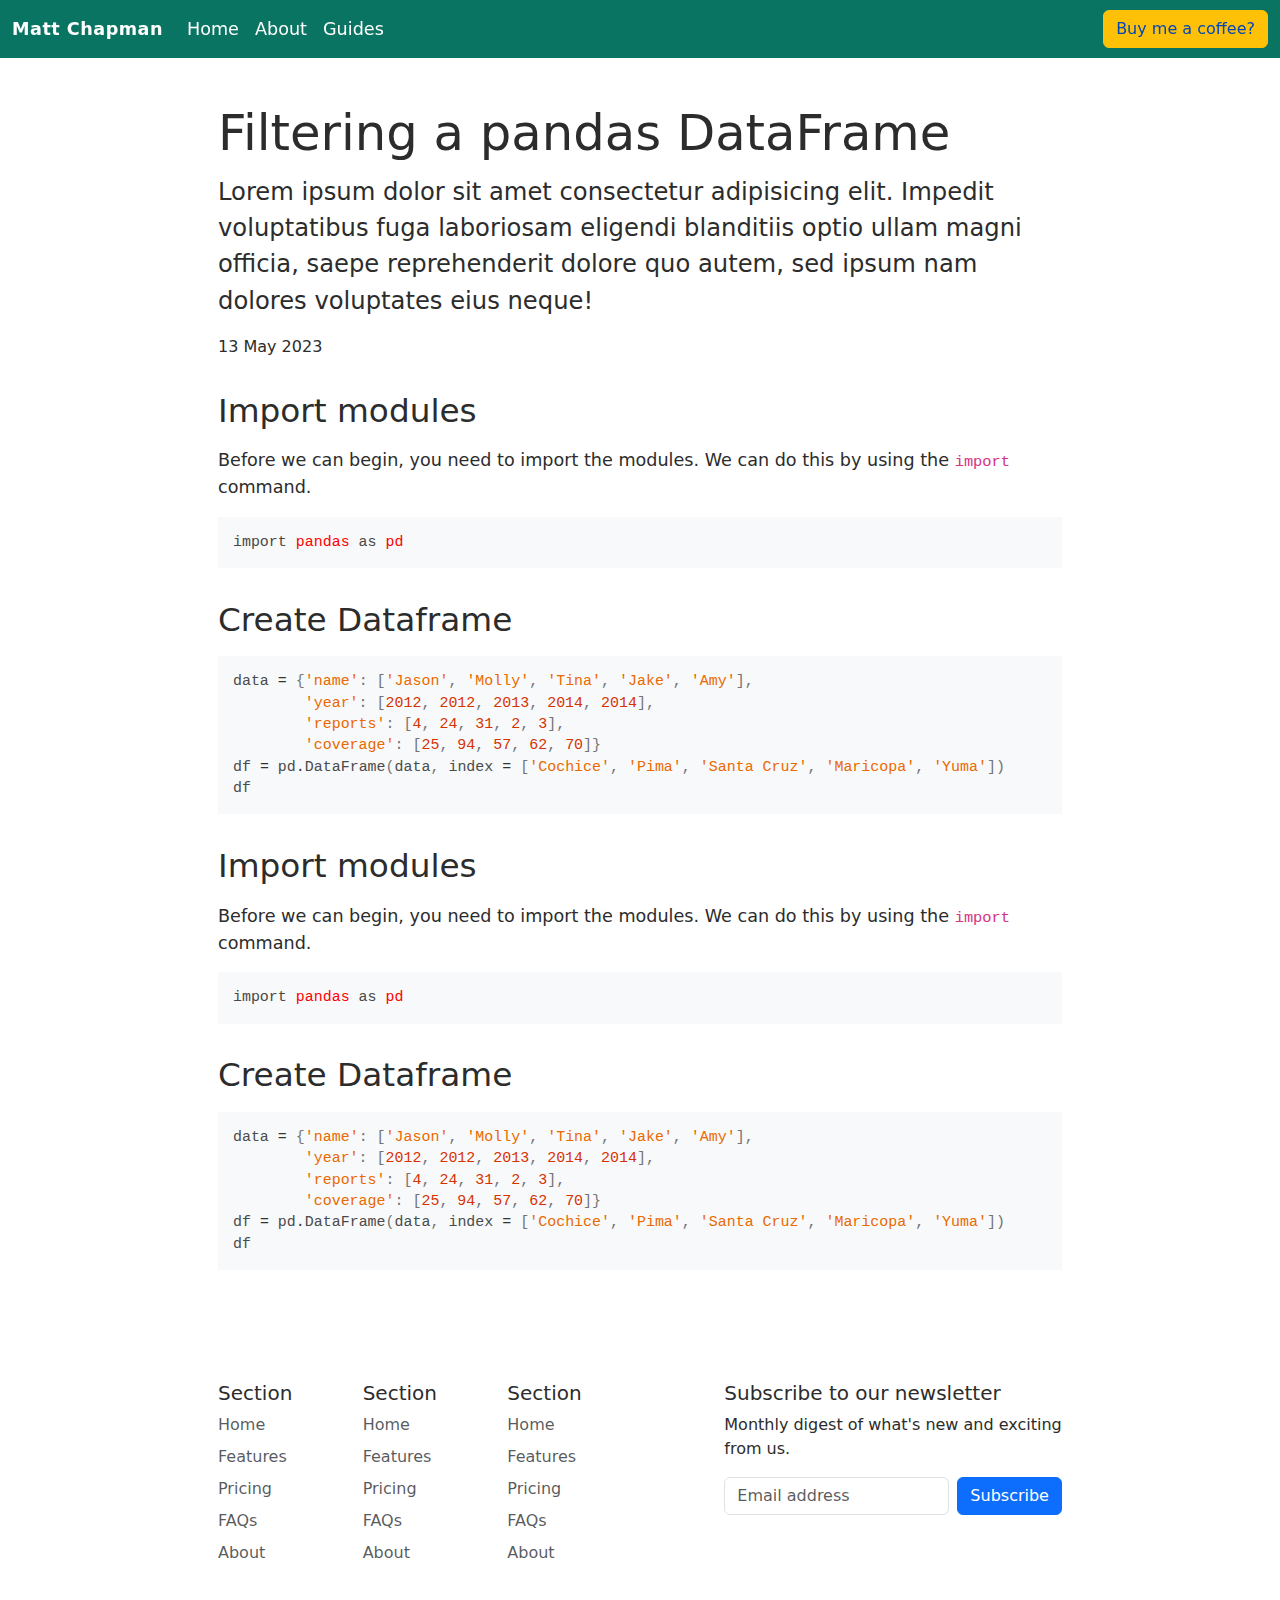
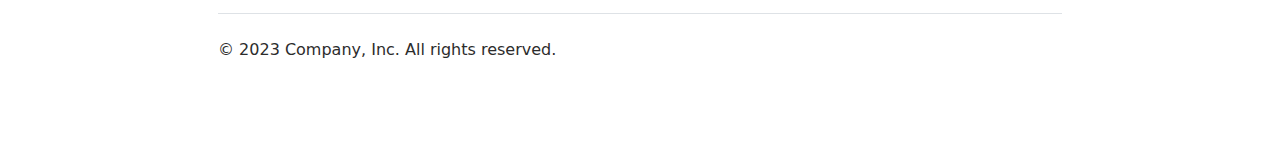
==== guide1.html @ fd8c1bbf "Update and rename index.html to guide1.html" ====
<!DOCTYPE html>
<html>
<head>
    <title>Matt Chapman</title>
    <meta charset="utf-8" />
    <meta name="viewport" content="width=device-width, initial-scale=1">
    <link href="https://cdn.jsdelivr.net/npm/bootstrap@5.3.0-alpha3/dist/css/bootstrap.min.css" rel="stylesheet">
    <link href="syntax.css" rel="stylesheet">
    <link href="custom.css" rel="stylesheet"> 
</head>
<body>

    <nav class="navbar navbar-expand-md navbar-dark fixed-top" style="background-color: rgba(0,111,92, .97)">
        <div class="container-fluid">
            <a href="#" class="navbar-brand">Matt Chapman</a>
            <button class="navbar-toggler" data-bs-toggle="collapse" data-bs-target="#nav" aria-controls="nav" aria-label="Expand Navigation">
                <div class="navbar-toggler-icon"></div>
            </button>
            <div class="collapse navbar-collapse" id="nav">
                <ul class="navbar-nav">
                    <li class="nav-item">
                        <a href="index.html" class="nav-link active" aria-current="page">Home</a>
                    </li>
                    <li class="nav-item">
                        <a href="#" class="nav-link">About</a>
                    </li>
                    <li class="nav-item">
                        <a href="#" class="nav-link">Guides</a>
                    </li>
                </ul>
            </div>
            <button type="button" class="btn btn-warning">
                <a href="#" class="external text-decoration-none">Buy me a coffee?</a>
                <!-- <svg xmlns="http://www.w3.org/2000/svg" width="20" height="20" fill="currentColor" class="bi bi-cup-hot-fill" viewBox="0 0 16 16">
                    <path fill-rule="evenodd" d="M.5 6a.5.5 0 0 0-.488.608l1.652 7.434A2.5 2.5 0 0 0 4.104 16h5.792a2.5 2.5 0 0 0 2.44-1.958l.131-.59a3 3 0 0 0 1.3-5.854l.221-.99A.5.5 0 0 0 13.5 6H.5ZM13 12.5a2.01 2.01 0 0 1-.316-.025l.867-3.898A2.001 2.001 0 0 1 13 12.5Z"/>
                    <path d="m4.4.8-.003.004-.014.019a4.167 4.167 0 0 0-.204.31 2.327 2.327 0 0 0-.141.267c-.026.06-.034.092-.037.103v.004a.593.593 0 0 0 .091.248c.075.133.178.272.308.445l.01.012c.118.158.26.347.37.543.112.2.22.455.22.745 0 .188-.065.368-.119.494a3.31 3.31 0 0 1-.202.388 5.444 5.444 0 0 1-.253.382l-.018.025-.005.008-.002.002A.5.5 0 0 1 3.6 4.2l.003-.004.014-.019a4.149 4.149 0 0 0 .204-.31 2.06 2.06 0 0 0 .141-.267c.026-.06.034-.092.037-.103a.593.593 0 0 0-.09-.252A4.334 4.334 0 0 0 3.6 2.8l-.01-.012a5.099 5.099 0 0 1-.37-.543A1.53 1.53 0 0 1 3 1.5c0-.188.065-.368.119-.494.059-.138.134-.274.202-.388a5.446 5.446 0 0 1 .253-.382l.025-.035A.5.5 0 0 1 4.4.8Zm3 0-.003.004-.014.019a4.167 4.167 0 0 0-.204.31 2.327 2.327 0 0 0-.141.267c-.026.06-.034.092-.037.103v.004a.593.593 0 0 0 .091.248c.075.133.178.272.308.445l.01.012c.118.158.26.347.37.543.112.2.22.455.22.745 0 .188-.065.368-.119.494a3.31 3.31 0 0 1-.202.388 5.444 5.444 0 0 1-.253.382l-.018.025-.005.008-.002.002A.5.5 0 0 1 6.6 4.2l.003-.004.014-.019a4.149 4.149 0 0 0 .204-.31 2.06 2.06 0 0 0 .141-.267c.026-.06.034-.092.037-.103a.593.593 0 0 0-.09-.252A4.334 4.334 0 0 0 6.6 2.8l-.01-.012a5.099 5.099 0 0 1-.37-.543A1.53 1.53 0 0 1 6 1.5c0-.188.065-.368.119-.494.059-.138.134-.274.202-.388a5.446 5.446 0 0 1 .253-.382l.025-.035A.5.5 0 0 1 7.4.8Zm3 0-.003.004-.014.019a4.077 4.077 0 0 0-.204.31 2.337 2.337 0 0 0-.141.267c-.026.06-.034.092-.037.103v.004a.593.593 0 0 0 .091.248c.075.133.178.272.308.445l.01.012c.118.158.26.347.37.543.112.2.22.455.22.745 0 .188-.065.368-.119.494a3.198 3.198 0 0 1-.202.388 5.385 5.385 0 0 1-.252.382l-.019.025-.005.008-.002.002A.5.5 0 0 1 9.6 4.2l.003-.004.014-.019a4.149 4.149 0 0 0 .204-.31 2.06 2.06 0 0 0 .141-.267c.026-.06.034-.092.037-.103a.593.593 0 0 0-.09-.252A4.334 4.334 0 0 0 9.6 2.8l-.01-.012a5.099 5.099 0 0 1-.37-.543A1.53 1.53 0 0 1 9 1.5c0-.188.065-.368.119-.494.059-.138.134-.274.202-.388a5.446 5.446 0 0 1 .253-.382l.025-.035A.5.5 0 0 1 10.4.8Z"/>
                  </svg> -->
            </button>
        </div>
    </nav>

    <div class="container px-5 mt-4">
        <div class="row">
            <div class="col-sm-12">
                <article>
                    <div class="technical_note">
                        <header>
                            <!-- <h1 class="technical_note_title">Filter pandas Dataframes</h1> -->
                            <h1 class="bd-title mb-0">Filtering a pandas DataFrame</h1>
                            <p class="bd-lead">Lorem ipsum dolor sit amet consectetur adipisicing elit. Impedit voluptatibus fuga laboriosam eligendi blanditiis optio ullam magni officia, saepe reprehenderit dolore quo autem, sed ipsum nam dolores voluptates eius neque!</p>
                            <div class="technical_note_date">
                                <time datetime=" 2017-12-20T11:53:49-07:00 "> 13 May 2023</time>
                            </div>
                        </header>
                        <div class="content">
                            <h2 id="import-modules">Import modules</h2>
                            <p>Before we can begin, you need to import the modules. We can do this by using the <code>import</code> command.</p>
<div class="highlight"><pre tabindex="0" class="chroma"><code class="language-python" data-lang="python"><span class="kn">import</span> <span class="nn">pandas</span> <span class="k">as</span> <span class="nn">pd</span>
</code></pre></div><h2 id="create-dataframe">Create Dataframe</h2>
<div class="highlight">
    <pre tabindex="0" class="chroma"><code class="language-python" data-lang="python"><span class="n">data</span> <span class="o">=</span> <span class="p">{</span><span class="s1">&#39;name&#39;</span><span class="p">:</span> <span class="p">[</span><span class="s1">&#39;Jason&#39;</span><span class="p">,</span> <span class="s1">&#39;Molly&#39;</span><span class="p">,</span> <span class="s1">&#39;Tina&#39;</span><span class="p">,</span> <span class="s1">&#39;Jake&#39;</span><span class="p">,</span> <span class="s1">&#39;Amy&#39;</span><span class="p">],</span> 
        <span class="s1">&#39;year&#39;</span><span class="p">:</span> <span class="p">[</span><span class="mi">2012</span><span class="p">,</span> <span class="mi">2012</span><span class="p">,</span> <span class="mi">2013</span><span class="p">,</span> <span class="mi">2014</span><span class="p">,</span> <span class="mi">2014</span><span class="p">],</span> 
        <span class="s1">&#39;reports&#39;</span><span class="p">:</span> <span class="p">[</span><span class="mi">4</span><span class="p">,</span> <span class="mi">24</span><span class="p">,</span> <span class="mi">31</span><span class="p">,</span> <span class="mi">2</span><span class="p">,</span> <span class="mi">3</span><span class="p">],</span>
        <span class="s1">&#39;coverage&#39;</span><span class="p">:</span> <span class="p">[</span><span class="mi">25</span><span class="p">,</span> <span class="mi">94</span><span class="p">,</span> <span class="mi">57</span><span class="p">,</span> <span class="mi">62</span><span class="p">,</span> <span class="mi">70</span><span class="p">]}</span>
<span class="n">df</span> <span class="o">=</span> <span class="n">pd</span><span class="o">.</span><span class="n">DataFrame</span><span class="p">(</span><span class="n">data</span><span class="p">,</span> <span class="n">index</span> <span class="o">=</span> <span class="p">[</span><span class="s1">&#39;Cochice&#39;</span><span class="p">,</span> <span class="s1">&#39;Pima&#39;</span><span class="p">,</span> <span class="s1">&#39;Santa Cruz&#39;</span><span class="p">,</span> <span class="s1">&#39;Maricopa&#39;</span><span class="p">,</span> <span class="s1">&#39;Yuma&#39;</span><span class="p">])</span>
<span class="n">df</span>
</code></pre></div><div></div>
                            <h2 id="import-modules">Import modules</h2>
                            <p>Before we can begin, you need to import the modules. We can do this by using the <code>import</code> command.</p>
<div class="highlight"><pre tabindex="0" class="chroma"><code class="language-python" data-lang="python"><span class="kn">import</span> <span class="nn">pandas</span> <span class="k">as</span> <span class="nn">pd</span>
</code></pre></div><h2 id="create-dataframe">Create Dataframe</h2>
<div class="highlight">
    <pre tabindex="0" class="chroma"><code class="language-python" data-lang="python"><span class="n">data</span> <span class="o">=</span> <span class="p">{</span><span class="s1">&#39;name&#39;</span><span class="p">:</span> <span class="p">[</span><span class="s1">&#39;Jason&#39;</span><span class="p">,</span> <span class="s1">&#39;Molly&#39;</span><span class="p">,</span> <span class="s1">&#39;Tina&#39;</span><span class="p">,</span> <span class="s1">&#39;Jake&#39;</span><span class="p">,</span> <span class="s1">&#39;Amy&#39;</span><span class="p">],</span> 
        <span class="s1">&#39;year&#39;</span><span class="p">:</span> <span class="p">[</span><span class="mi">2012</span><span class="p">,</span> <span class="mi">2012</span><span class="p">,</span> <span class="mi">2013</span><span class="p">,</span> <span class="mi">2014</span><span class="p">,</span> <span class="mi">2014</span><span class="p">],</span> 
        <span class="s1">&#39;reports&#39;</span><span class="p">:</span> <span class="p">[</span><span class="mi">4</span><span class="p">,</span> <span class="mi">24</span><span class="p">,</span> <span class="mi">31</span><span class="p">,</span> <span class="mi">2</span><span class="p">,</span> <span class="mi">3</span><span class="p">],</span>
        <span class="s1">&#39;coverage&#39;</span><span class="p">:</span> <span class="p">[</span><span class="mi">25</span><span class="p">,</span> <span class="mi">94</span><span class="p">,</span> <span class="mi">57</span><span class="p">,</span> <span class="mi">62</span><span class="p">,</span> <span class="mi">70</span><span class="p">]}</span>
<span class="n">df</span> <span class="o">=</span> <span class="n">pd</span><span class="o">.</span><span class="n">DataFrame</span><span class="p">(</span><span class="n">data</span><span class="p">,</span> <span class="n">index</span> <span class="o">=</span> <span class="p">[</span><span class="s1">&#39;Cochice&#39;</span><span class="p">,</span> <span class="s1">&#39;Pima&#39;</span><span class="p">,</span> <span class="s1">&#39;Santa Cruz&#39;</span><span class="p">,</span> <span class="s1">&#39;Maricopa&#39;</span><span class="p">,</span> <span class="s1">&#39;Yuma&#39;</span><span class="p">])</span>
<span class="n">df</span>
</code></pre></div><div></div>
                        </div>
                    </div>
                </article>
            </div>
        </div>
    </div>

    <div class="container px-5 mt-4">
        <footer>
          <div class="row">
            <div class="col-6 col-md-2 mb-3">
              <h5>Section</h5>
              <ul class="nav flex-column">
                <li class="nav-item mb-2"><a href="#" class="nav-link p-0 text-body-secondary">Home</a></li>
                <li class="nav-item mb-2"><a href="#" class="nav-link p-0 text-body-secondary">Features</a></li>
                <li class="nav-item mb-2"><a href="#" class="nav-link p-0 text-body-secondary">Pricing</a></li>
                <li class="nav-item mb-2"><a href="#" class="nav-link p-0 text-body-secondary">FAQs</a></li>
                <li class="nav-item mb-2"><a href="#" class="nav-link p-0 text-body-secondary">About</a></li>
              </ul>
            </div>
      
            <div class="col-6 col-md-2 mb-3">
              <h5>Section</h5>
              <ul class="nav flex-column">
                <li class="nav-item mb-2"><a href="#" class="nav-link p-0 text-body-secondary">Home</a></li>
                <li class="nav-item mb-2"><a href="#" class="nav-link p-0 text-body-secondary">Features</a></li>
                <li class="nav-item mb-2"><a href="#" class="nav-link p-0 text-body-secondary">Pricing</a></li>
                <li class="nav-item mb-2"><a href="#" class="nav-link p-0 text-body-secondary">FAQs</a></li>
                <li class="nav-item mb-2"><a href="#" class="nav-link p-0 text-body-secondary">About</a></li>
              </ul>
            </div>
      
            <div class="col-6 col-md-2 mb-3">
              <h5>Section</h5>
              <ul class="nav flex-column">
                <li class="nav-item mb-2"><a href="#" class="nav-link p-0 text-body-secondary">Home</a></li>
                <li class="nav-item mb-2"><a href="#" class="nav-link p-0 text-body-secondary">Features</a></li>
                <li class="nav-item mb-2"><a href="#" class="nav-link p-0 text-body-secondary">Pricing</a></li>
                <li class="nav-item mb-2"><a href="#" class="nav-link p-0 text-body-secondary">FAQs</a></li>
                <li class="nav-item mb-2"><a href="#" class="nav-link p-0 text-body-secondary">About</a></li>
              </ul>
            </div>
      
            <div class="col-md-5 offset-md-1 mb-3">
              <form>
                <h5>Subscribe to our newsletter</h5>
                <p>Monthly digest of what's new and exciting from us.</p>
                <div class="d-flex flex-column flex-sm-row w-100 gap-2">
                  <label for="newsletter1" class="visually-hidden">Email address</label>
                  <input id="newsletter1" type="text" class="form-control" placeholder="Email address">
                  <button class="btn btn-primary" type="button">Subscribe</button>
                </div>
              </form>
            </div>
          </div>
      
          <div class="d-flex flex-column flex-sm-row justify-content-between py-4 my-4 border-top">
            <p>© 2023 Company, Inc. All rights reserved.</p>
            <ul class="list-unstyled d-flex">
              <li class="ms-3"><a class="link-body-emphasis" href="#"><svg class="bi" width="24" height="24"><use xlink:href="#twitter"></use></svg></a></li>
              <li class="ms-3"><a class="link-body-emphasis" href="#"><svg class="bi" width="24" height="24"><use xlink:href="#instagram"></use></svg></a></li>
              <li class="ms-3"><a class="link-body-emphasis" href="#"><svg class="bi" width="24" height="24"><use xlink:href="#facebook"></use></svg></a></li>
            </ul>
          </div>
        </footer>
      </div>

    <!-- JS scripts -->
    <!-- <script src="https://cdn.jsdelivr.net/npm/bootstrap@5.3.0-alpha3/dist/js/bootstrap.bundle.min.js" integrity="sha384-ENjdO4Dr2bkBIFxQpeoTz1HIcje39Wm4jDKdf19U8gI4ddQ3GYNS7NTKfAdVQSZe" crossorigin="anonymous"></script> -->
    <script src="https://cdn.jsdelivr.net/npm/@popperjs/core@2.11.7/dist/umd/popper.min.js" integrity="sha384-zYPOMqeu1DAVkHiLqWBUTcbYfZ8osu1Nd6Z89ify25QV9guujx43ITvfi12/QExE" crossorigin="anonymous"></script>
<script src="https://cdn.jsdelivr.net/npm/bootstrap@5.3.0-alpha3/dist/js/bootstrap.min.js" integrity="sha384-Y4oOpwW3duJdCWv5ly8SCFYWqFDsfob/3GkgExXKV4idmbt98QcxXYs9UoXAB7BZ" crossorigin="anonymous"></script>
</body>
---- syntax.css ----
/* Background */ .chroma { background-color: #F8F9FA}
/* Error */ .chroma .err { color: #ff0000;}
/* LineTableTD */ .chroma .lntd {vertical-align: top; padding: 0; margin: 0; border: 0; }
/* LineTable */ .chroma .lntable {border-spacing: 0; padding: 0; margin: 0; border: 0; width: 100%; overflow: auto; display: block; }
/* LineHighlight */ .chroma .hl { background-color: #ffffcc; display: block; width: 100% }
/* LineNumbersTable */ .chroma .lnt {margin-right: 0.4em; padding: 0 0.4em 0 0.4em; display: block; }
/* LineNumbers */ .chroma .ln {margin-right: 0.4em; padding: 0 0.4em 0 0.4em; }
/* Keyword */ .chroma .k { color: #494845; /*font-weight: bold }*/ }
/* KeywordConstant */ .chroma .kc { color: #494845; /*font-weight: bold }*/ }
/* KeywordDeclaration */ .chroma .kd { color: #494845; /*font-weight: bold }*/ }
/* KeywordNamespace */ .chroma .kn { color: #494845; /*font-weight: bold }*/ }
/* KeywordPseudo */ .chroma .kp { color: #0088ff; /*font-weight: bold }*/ }
/* KeywordReserved */ .chroma .kr { color: #228899; /*font-weight: bold }*/ }
/* KeywordType */ .chroma .kt { color: #6666ff; /*font-weight: bold }*/ }
.chroma .n { color: #4b4b4b }
/* NameAttribute */ .chroma .na { color: #ff0000 }
/* NameBuiltin */ .chroma .nb { color: #ff0000 }
/* NameClass */ .chroma .nc { color: #ff0000; /*font-weight: bold }*/ }
/* NameConstant */ .chroma .no { color: #ff0000; /*font-weight: bold }*/ }
/* NameDecorator */ .chroma .nd { color: #ff0000; /*font-weight: bold }*/ }
/* NameEntity */ .chroma .ni { color: #ff0000 }
/* NameException */ .chroma .ne { color: #ff0000; /*font-weight: bold }*/ }
/* NameFunction */ .chroma .nf { color: #ff0000; /*font-weight: bold }*/ }
/* NameLabel */ .chroma .nl { color: #ff0000; /*font-weight: bold }*/ }
/* NameNamespace */ .chroma .nn { color: #ff0000; /*font-weight: bold }*/ }
/* NameTag */ .chroma .nt { color: #ff0000 }
/* NameVariable */ .chroma .nv { color: #ff0000 }
/* NameVariableClass */ .chroma .vc { color: #ff0000 }
/* NameVariableGlobal */ .chroma .vg { color: #ff0000 }
/* NameVariableInstance */ .chroma .vi { color: #ff0000 }
/* LiteralString */ .chroma .s { }
/* LiteralStringAffix */ .chroma .s1 { color: #ea6900  }
/* LiteralStringBacktick */ .chroma .sb { }
/* LiteralStringChar */ .chroma .sc { color: #ea6900}
/* LiteralStringDoc */ .chroma .sd { color: #ea6900}
/* LiteralStringEscape */ .chroma .se { color: #ea6900; ; /*font-weight: bold }*/ }
/* LiteralStringInterpol */ .chroma .si { background-color: #eeeeee }
/* LiteralStringOther */ .chroma .sx { color: #ea6900; }
/* LiteralStringRegex */ .chroma .sr { color: #ea6900; }
/* LiteralStringSymbol */ .chroma .ss { color: #ea6900; }
/* LiteralNumber */ .chroma .m { color: #d63200; /*font-weight: bold }*/ }
/* LiteralNumberBin */ .chroma .mb { color: #d63200; /*font-weight: bold }*/ }
/* LiteralNumberFloat */ .chroma .mf { color: #d63200; /*font-weight: bold }*/ }
/* LiteralNumberHex */ .chroma .mh { color: #d63200; /*font-weight: bold }*/ }
/* LiteralNumberInteger */ .chroma .mi { color: #d63200; /*font-weight: bold }*/ }
/* LiteralNumberIntegerLong */ .chroma .il { color: #d63200; /*font-weight: bold }*/ }
/* LiteralNumberOct */ .chroma .mo { color: #d63200; /*font-weight: bold }*/ }
/* Operator */ .chroma .o { color: #333333 }
/* OperatorWord */ .chroma .ow { color: #333333; /*font-weight: bold }*/ }
/* Comment */ .chroma .c { color: #bb8000; font-style: italic }
/* CommentHashbang */ .chroma .ch { color: #bb8000; font-style: italic }
/* CommentMultiline */ .chroma .cm { color: #bb8000; font-style: italic }
/* CommentSingle */ .chroma .c1 { color: #bb8000; font-style: italic }
/* CommentSpecial */ .chroma .cs { color: #bb8000; /*font-weight: bold }*/ font-style: italic }
/* CommentPreproc */ .chroma .cp { color: #bb8000 }
/* CommentPreprocFile */ .chroma .cpf { color: #bb8000 }
/* GenericDeleted */ .chroma .gd { color: #a00000 }
/* GenericEmph */ .chroma .ge { font-style: italic }
/* GenericError */ .chroma .gr { color: #ff0000 }
/* GenericHeading */ .chroma .gh { color: #000080; /*font-weight: bold }*/ }
/* GenericInserted */ .chroma .gi { color: #00a000 }
/* GenericOutput */ .chroma .go { color: #888888 }
/* GenericPrompt */ .chroma .gp { color: #c65d09; /*font-weight: bold }*/ }
/* GenericStrong */ .chroma .gs { font-weight: bold }
/* GenericSubheading */ .chroma .gu { color: #800080; /*font-weight: bold }*/ }
/* GenericTraceback */ .chroma .gt { color: #0044dd }
/* TextWhitespace */ .chroma .w { color: #bbbbbb }
---- custom.css ----
@charset "UTF-8";

.bd-title {
    font-size: calc(1.425rem + 2.1vw);
    /* font-size: 100px; */
}

.mb-0 {
    margin-bottom: 0!important;
}

.bd-lead {
    font-size: calc(1.275rem + .3vw);
    font-weight: 300;
    margin-top: 10px;
}

.btn-warning {
    /* background-color: #FF6718;
    border: 0;
    color: white; */
    font-weight: 500;
}

/* ---------------------------------------------------------
/* Computer Modern font
---------------------------------------------------------*/
/*
@font-face {
  font-family: "Computer Modern";
  src: url(../fonts/cmunbi.ttf);
  font-weight: bold;
  font-style: italic, oblique;
}
@font-face {
  font-family: "Computer Modern";
  src: url(../fonts/cmunbx.ttf);
  font-weight: bold;
}
@font-face {
  font-family: "Computer Modern";
  src: url(../fonts/cmunti.ttf);
  font-style: italic, oblique;
}
@font-face {
  font-family: "Computer Modern";
  src: url(../fonts/cmunrm.ttf);
  font-weight: normal;
  font-style: normal;
}
*/

/* ---------------------------------------------------------
/* Fontawesome
---------------------------------------------------------*/

/*!
 *  Font Awesome 4.7.0 by @davegandy - http://fontawesome.io - @fontawesome
 *  License - http://fontawesome.io/license (Font: SIL OFL 1.1, CSS: MIT License)
 */

@font-face {
    font-family: FontAwesome;
    src: url(../fonts/fontawesome-webfont.eot?v=4.7.0);
    src: url(../fonts/fontawesome-webfont.eot?#iefix&v=4.7.0) format("embedded-opentype"), url(../fonts/fontawesome-webfont.woff2?v=4.7.0) format("woff2"), url(../fonts/fontawesome-webfont.woff?v=4.7.0) format("woff"), url(../fonts/fontawesome-webfont.ttf?v=4.7.0) format("truetype"), url(../fonts/fontawesome-webfont.svg?v=4.7.0#fontawesomeregular) format("svg");
    font-weight: 400;
    font-style: normal
}
.fa {
    display: inline-block;
    font: normal normal normal 14px/1 FontAwesome;
    font-size: inherit;
    text-rendering: auto;
    -webkit-font-smoothing: antialiased;
    -moz-osx-font-smoothing: grayscale
}

.fa-lg {
    font-size: 1.333333em;
    line-height: .75em;
    vertical-align: -15%
}
.fa-2x {
    font-size: 2em
}
.fa-3x {
    font-size: 3em
}
.fa-4x {
    font-size: 4em
}
.fa-5x {
    font-size: 5em
}
.fa-fw {
    width: 1.285714em;
    text-align: center
}
.fa-tag:before {
    content: ""
}
.fa-folder:before {
    content: ""
}
.fa-facebook:before {
    content: ""
}
.fa-google-plus:before {
    content: ""
}
.fa-linkedin:before {
    content: ""
}
.fa-rss:before {
    content: ""
}
.fa-rss-square:before {
    content: ""
}
.fa-twitter:before {
    content: ""
}
.sr-only {
    position: absolute;
    width: 1px;
    height: 1px;
    padding: 0;
    margin: -1px;
    overflow: hidden;
    clip: rect(0, 0, 0, 0);
    border: 0
}
.sr-only-focusable:active,
.sr-only-focusable:focus {
    position: static;
    width: auto;
    height: auto;
    margin: 0;
    overflow: visible;
    clip: auto
}

/* ---------------------------------------------------------
/* Sticky footer styles
---------------------------------------------------------*/
html {
  position: relative;
  min-height: 100%;
}
body {
  /* Margin bottom by footer height */
  margin-bottom: 60px;
  color:#2c2c2c;
  /* font-family: 'Muli', sans-serif; */
}
.footer {
  position: absolute;
  bottom: 0;
  width: 100%;
  /* Set the fixed height of the footer here */
  height: 60px;
  line-height: 60px; /* Vertically center the text there */
  font-size: 15px;
}

/* ---------------------------------------------------------
Basic page styling
---------------------------------------------------------*/
/* Not required for template or sticky footer method. */

body > .container {
  padding: 80px 15px 0;
}

.footer > .container {
  padding-right: 15px;
  padding-left: 15px;
}

a {
  color: #0046B7;
}

a:hover {
  color: #0056FF;
}

.container {
  max-width: 940px;
}

.content {
  font-size: 1.1em;
}

/* ---------------------------------------------------------
Header
---------------------------------------------------------*/

h1, h2, h3, h4, h5, h6 {
  /* font-family: 'Muli', sans-serif; */
  /* font-weight: bold; */
  font-weight: 500;
  line-height: 1.2;
}

/* ---------------------------------------------------------
Navbar
---------------------------------------------------------*/

.navbar {
  background-color: #d61c14;
  border-bottom: 0px;
}

.navbar .navbar-brand, .navbar .navbar-brand:hover {
  color: #fff;
  letter-spacing: 0.5px;
  font-weight: 700;
  /* text-transform: uppercase; */
  font-size: 1.1em;
}

.navbar-nav > li > a {
  color: #fff;
  /* text-transform: uppercase; */
  font-size: 1.1em;
  font-weight: 500;
}

.navbar-toggler-icon { 
  background-image: url("data:image/svg+xml;charset=utf8,%3Csvg viewBox='0 0 30 30' xmlns='http://www.w3.org/2000/svg'%3E%3Cpath stroke='rgba(255, 255, 255, 1)' stroke-width='2' stroke-linecap='round' stroke-miterlimit='10' d='M4 7h22M4 15h22M4 23h22'/%3E%3C/svg%3E")
}

/* ---------------------------------------------------------
Homepage
---------------------------------------------------------*/

.homepage h1 {
  text-align: center;
  margin: 0px 0px 30px 0px;
  line-height: 1em;
}

.homepage h1 .major_line{
  font-size: 0.9em;
  font-weight: 700;
}

.homepage h1 .minor_line{
  font-size: .6em;
  font-weight: 400;
}

.homepage h2 {
  text-align: left;
  font-size: 1.65em;
  font-weight: 700;
  color: #626262;
  margin: 0px 0px 20px 0px;
  padding: 7px 20px 7px 20px;
  border: solid 1px #bbb;
  background-color: #e4e4e4;
}

.homepage h3 {
  font-size: 1.4em;
  font-weight: 700;
}

.homepage h3.category_header {
  background-color: #f7f6f6;
  color: rgb(84, 84, 84);
  padding: 10px 20px 10px 20px;
  border: solid 1px #e6e6e6;
  margin-bottom: 20px;
}

.homepage h4 {
  font-size: 1.2em;
  font-weight: normal;
}

.homepage h4 .card_header {
  font-size: 1.2em;
}

.homepage p{
  font-size: 1.1em;
}

.homepage .blurb{
  margin-bottom: 1.5em;
}

/* ---------------------------------------------------------
Homepage cards
---------------------------------------------------------*/

.homepage .card{
  border-radius: 0rem;
  margin-bottom: 20px;
}

.homepage .card-header {
  background-color: rgba(255, 255, 255, 1);
}

.homepage .card-body ul{
    padding-left: 20px;
    margin-bottom: 0;
  }

  .homepage .card-body li{
    font-size: 1.05em;
  }

@media (min-width: 480px) {
  .homepage .card-body {
    -webkit-columns: 384px 2;
      -moz-columns: 384px 2;
          columns: 384px 2;
  }}

  .homepage .article_list li{
    font-size: 1em;
  }

  .article_list .date_published {
    font-size: .7em;
  }

  .homepage .article_list {
    -webkit-columns: 1;
    -moz-columns: 1;
    columns: 1;
  }
 
  @media (min-width: 480px) {
    .homepage .article_list {
      -webkit-columns: 1;
      -moz-columns: 1;
      columns: 1;
    }
    
    .homepage .article_list li{
      font-size: 1.2em;
    }
  }
  

/* ---------------------------------------------------------
Technical Notes
---------------------------------------------------------*/

.technical_note, .page {
  /* font-family: 'Muli', sans-serif; */
}

.technical_note .technical_note_date{
  margin-bottom:1em;
}

.technical_note .mjx-math{
  font-size: 1.1em;
}

.technical_note h1, .page h1{
  font-size: 1.8rem;
  font-size: calc(1.425rem + 2.1vw);
}

.technical_note h2{
  /* font-size: 1.3em; */
  font-size: calc(1.325rem + .9vw);
  /* font-weight: bold; */
  font-weight: 500;
  margin-top: 1em;
  margin-bottom: .5em;
}

.technical_note h3{
  font-size: 1.1em;
  /* font-weight: bold; */
  font-weight: 500;
  margin-top: 1em;
}

.technical_note h4{
  font-size: 1.05em;
  /* font-weight: bold; */
  font-weight: 500;
  margin-top: 1em;
}

.technical_note h5{
  font-size: 1em;
  /* font-weight: bold; */
  font-weight: 500;
  margin-top: 1em;
}

.technical_note li p {
  margin-bottom: 0rem;
}

/* ---------------------------------------------------------
Articles
---------------------------------------------------------*/

.article h1{
  font-weight: bold;
  /* font-family: 'Muli', sans-serif; */
  text-align: center;
  margin-bottom:10px;
}

.article header {
  margin: 0 0 30px 0;
}

.article .content{
  font-family: "Crimson Text", serif;
} 

.article .content p {
  font-size: 1.3em;
  line-height: 1.5em;
  padding-top:.25em;
  padding-bottom:.25em;
}

.article .content li {
  font-size: 1.3em;
  line-height: 1.5em;
}

.article .content blockquote{
  font-style: italic;
  font-size: 1.1em;
  padding: 0 4em 0 4em;
  color: #776f68;
}

.article .article_date{
  font-size: 1.4em;
  text-align: center;
  /* font-family: 'Muli', sans-serif; */
}

.article h2{
  font-size: 1.6em;
  margin-top: 1em;
  margin-bottom: .5em;
  /* font-family: 'Muli', sans-serif; */
  font-weight: bold;
}

.article h3{
  font-size: 1.5em;
  /* font-family: 'Muli', sans-serif; */
  font-weight: bold;
}

.article h4{
  font-size: 1.4em;
  /* font-family: 'Muli', sans-serif; */
  font-weight: bold;
}

.article h5{
  font-size: 1.4em;
  /* font-family: 'Muli', sans-serif; */
  font-style:italic;
}

.article .footnotes li {
  font-size: .9em;
  color: #444444;
}

/* ---------------------------------------------------------
Code
---------------------------------------------------------*/

pre code{
  color:#747474;
}

pre {
  padding: .5em;
  display: block;
  margin-bottom: .5em;
  font-size: .85em;
}

.highlight pre{
  /* border: 1px solid #ccc; */
  line-height: 1.42857143;
  padding: 1em;
  /* border-radius: 5px; */
}

/* ---------------------------------------------------------
Images
---------------------------------------------------------*/

img{
  max-width: 100%;
  height: auto;
  width: 100%\9; /* ie8 */
  display:block;
    margin-left: auto;
    margin-right: auto;
}

/* ---------------------------------------------------------
Bug reporting
---------------------------------------------------------*/

.bug_reporting{
    padding: 1em;
    border: solid 1px #e6e6e6;
    margin-top: 3em;

}

.bug_reporting h4{
    margin: 0 0 10px 0;
    font-size: 18px;
}

.bug_reporting p{
    margin: 0;
    font-size: 16px;
}



/* ---------------------------------------------------------
Flashcards
---------------------------------------------------------*/

.flashcard {
  max-height: 400px !important;
  -webkit-box-shadow: 8px 8px 5px -4px rgba(175, 175, 175, 0.8);
  -moz-box-shadow: 8px 8px 5px -4px rgba(175, 175, 175, 0.8);
  box-shadow: 8px 8px 5px -4px rgba(175, 175, 175, 0.8);
  display: block;
  margin-right: auto;
  margin-left: auto;
}

.flashcard_banner {
  margin-bottom: 1.5em;
  font-size: 1.1em;
  text-align: center;
}

/* ---------------------------------------------------------
Tables
---------------------------------------------------------*/

table{
  margin: 1em;
}

table,tr,th,td{
  font-family: sans-serif;
  border:1px solid black;
  border-collapse:collapse;
  padding: 5px;
  font-size: .95em;
}

td, th{
  text-align:left;
  vertical-align:middle;
  word-break:break-all;
}

th{
  font-weight:bold;
}

/* ---------------------------------------------------------
Render Math
---------------------------------------------------------*/

.technical_note .MathJax {
  -webkit-font-smoothing: antialiased;
  background: inherit !important;
  border: none !important;
  font-size: 1.3em !important;
}

.article .MathJax {
  font-size: 1em !important;;
  }
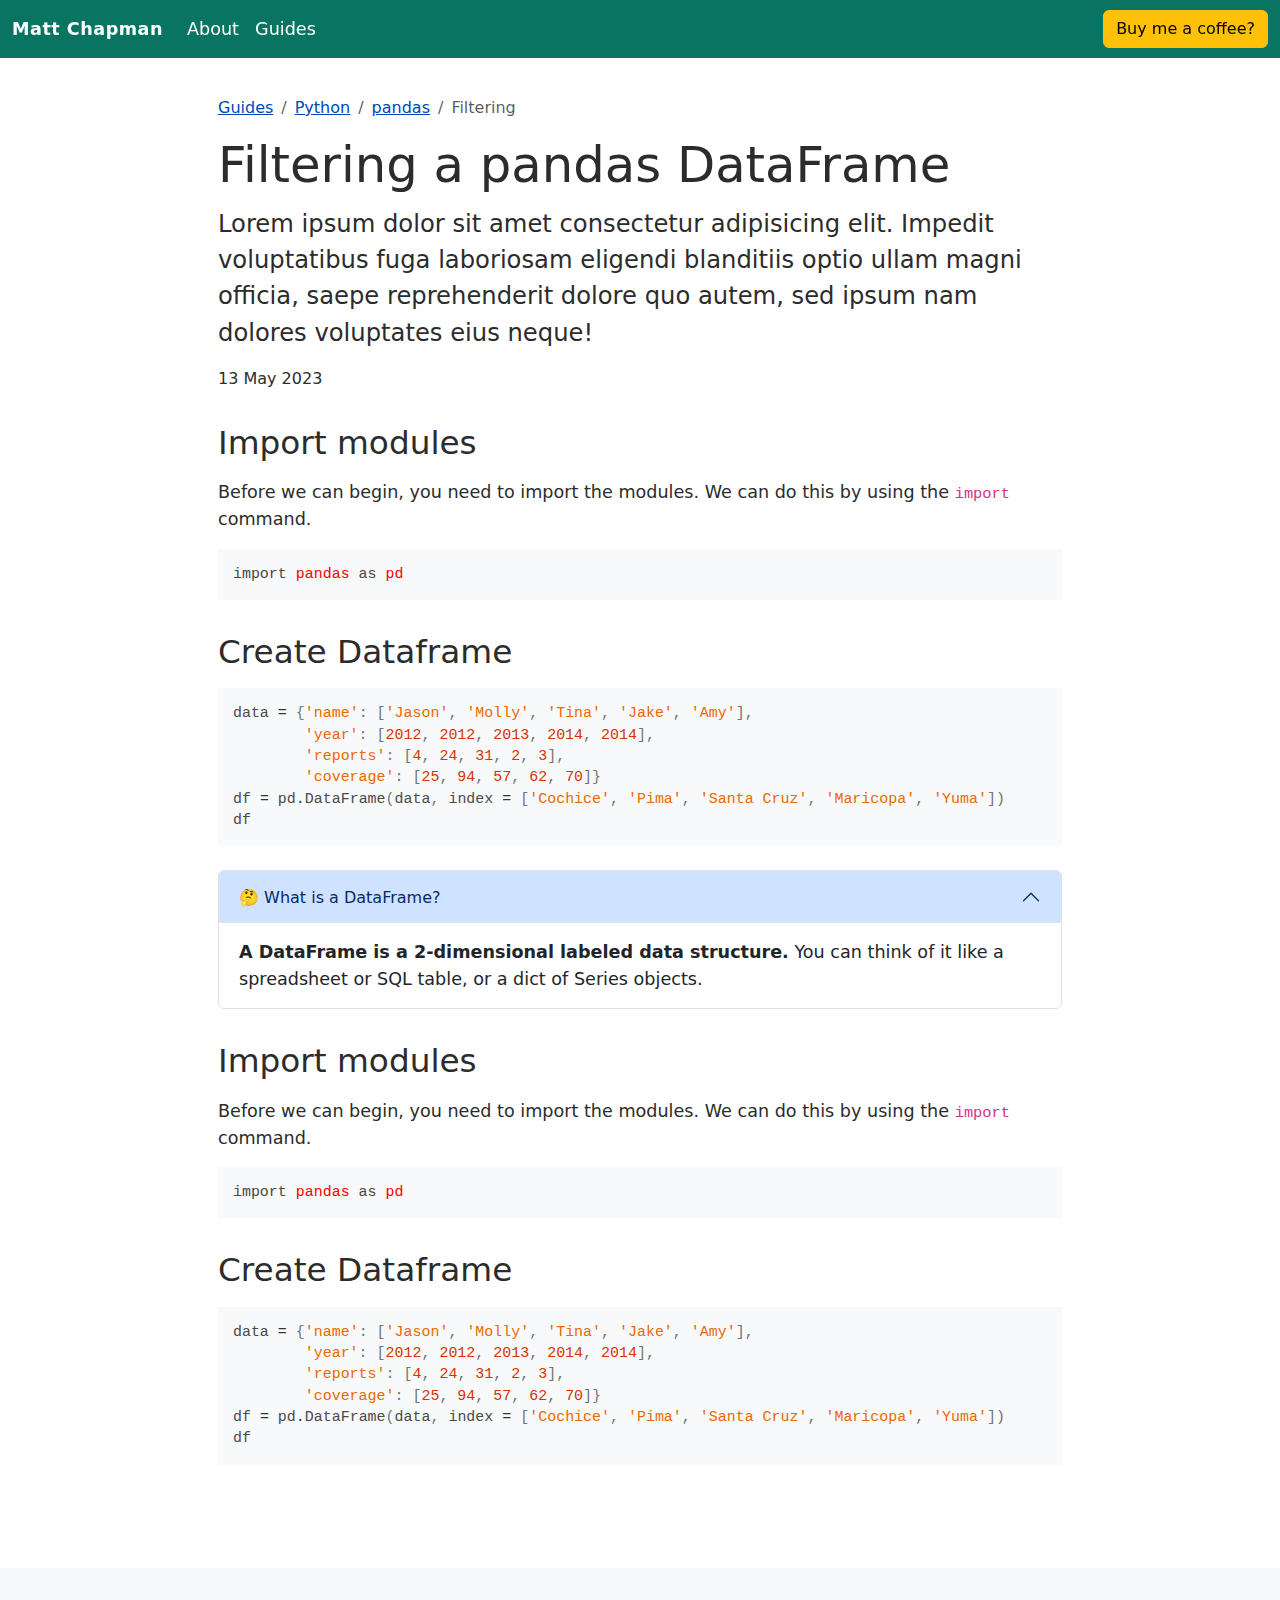
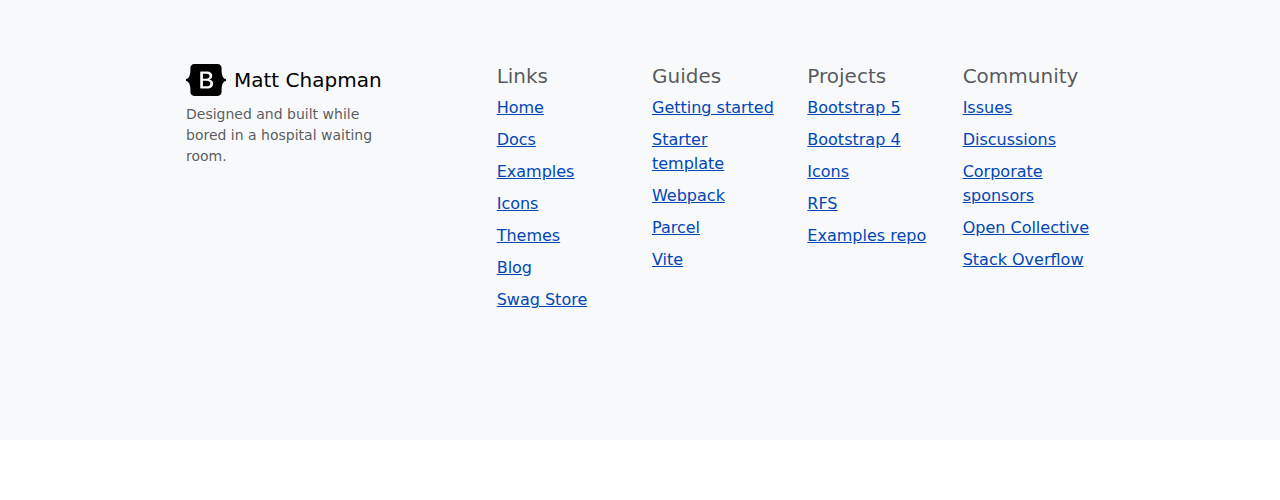
==== commit 0764cfd1: "Update guide1.html" ====
--- a/guide1.html
+++ b/guide1.html
@@ -5,6 +5,7 @@
     <meta charset="utf-8" />
     <meta name="viewport" content="width=device-width, initial-scale=1">
     <link href="https://cdn.jsdelivr.net/npm/bootstrap@5.3.0-alpha3/dist/css/bootstrap.min.css" rel="stylesheet">
+    <link rel="stylesheet" href="https://cdnjs.cloudflare.com/ajax/libs/font-awesome/4.7.0/css/font-awesome.min.css">
     <link href="syntax.css" rel="stylesheet">
     <link href="custom.css" rel="stylesheet"> 
 </head>
@@ -14,36 +15,53 @@
         <div class="container-fluid">
             <a href="#" class="navbar-brand">Matt Chapman</a>
             <button class="navbar-toggler" data-bs-toggle="collapse" data-bs-target="#nav" aria-controls="nav" aria-label="Expand Navigation">
-                <div class="navbar-toggler-icon"></div>
+                <!-- <div class="navbar-toggler-icon"></div> -->
+                <span>
+                    <i class="fa fa-bars"></i>
+                </span>
             </button>
             <div class="collapse navbar-collapse" id="nav">
                 <ul class="navbar-nav">
+                    <!-- <li class="nav-item">
+                        <a href="index.html" class="nav-link active px-sm-0 px-md-2" aria-current="page">Home</a>
+                    </li> -->
                     <li class="nav-item">
-                        <a href="index.html" class="nav-link active" aria-current="page">Home</a>
+                        <a href="#" class="nav-link px-sm-0 px-md-2">About</a>
                     </li>
                     <li class="nav-item">
-                        <a href="#" class="nav-link">About</a>
+                        <a href="#" class="nav-link px-sm-0 px-md-2">Guides</a>
                     </li>
-                    <li class="nav-item">
-                        <a href="#" class="nav-link">Guides</a>
+                    <!-- <li>
+                        <div class="bd-search" id="docsearch" data-bd-docs-version="5.2"><button type="button" class="DocSearch DocSearch-Button" aria-label="Search"><span class="DocSearch-Button-Container"><svg width="20" height="20" class="DocSearch-Search-Icon" viewBox="0 0 20 20"><path d="M14.386 14.386l4.0877 4.0877-4.0877-4.0877c-2.9418 2.9419-7.7115 2.9419-10.6533 0-2.9419-2.9418-2.9419-7.7115 0-10.6533 2.9418-2.9419 7.7115-2.9419 10.6533 0 2.9419 2.9418 2.9419 7.7115 0 10.6533z" stroke="currentColor" fill="none" fill-rule="evenodd" stroke-linecap="round" stroke-linejoin="round"></path></svg><span class="DocSearch-Button-Placeholder">Search</span></span><span class="DocSearch-Button-Keys"><kbd class="DocSearch-Button-Key">⌘</kbd><kbd class="DocSearch-Button-Key">K</kbd></span></button></div>
+                    </li> -->
+                    <li class="nav-item d-none d-sm-block d-md-none">
+                        <button type="button" class="btn btn-warning navbar-btn">
+                            <a href="#" class="external text-decoration-none text-reset">Buy me a coffee?</a>
+                        </button>
                     </li>
-                </ul>
+                </ul>                
+                <!-- <form class="d-flex" role="search">
+                    <input class="form-control me-2" type="search" placeholder="Search" aria-label="Search">
+                    <button class="btn btn-outline-success" type="submit">Search</button>
+                </form> -->
             </div>
-            <button type="button" class="btn btn-warning">
-                <a href="#" class="external text-decoration-none">Buy me a coffee?</a>
-                <!-- <svg xmlns="http://www.w3.org/2000/svg" width="20" height="20" fill="currentColor" class="bi bi-cup-hot-fill" viewBox="0 0 16 16">
-                    <path fill-rule="evenodd" d="M.5 6a.5.5 0 0 0-.488.608l1.652 7.434A2.5 2.5 0 0 0 4.104 16h5.792a2.5 2.5 0 0 0 2.44-1.958l.131-.59a3 3 0 0 0 1.3-5.854l.221-.99A.5.5 0 0 0 13.5 6H.5ZM13 12.5a2.01 2.01 0 0 1-.316-.025l.867-3.898A2.001 2.001 0 0 1 13 12.5Z"/>
-                    <path d="m4.4.8-.003.004-.014.019a4.167 4.167 0 0 0-.204.31 2.327 2.327 0 0 0-.141.267c-.026.06-.034.092-.037.103v.004a.593.593 0 0 0 .091.248c.075.133.178.272.308.445l.01.012c.118.158.26.347.37.543.112.2.22.455.22.745 0 .188-.065.368-.119.494a3.31 3.31 0 0 1-.202.388 5.444 5.444 0 0 1-.253.382l-.018.025-.005.008-.002.002A.5.5 0 0 1 3.6 4.2l.003-.004.014-.019a4.149 4.149 0 0 0 .204-.31 2.06 2.06 0 0 0 .141-.267c.026-.06.034-.092.037-.103a.593.593 0 0 0-.09-.252A4.334 4.334 0 0 0 3.6 2.8l-.01-.012a5.099 5.099 0 0 1-.37-.543A1.53 1.53 0 0 1 3 1.5c0-.188.065-.368.119-.494.059-.138.134-.274.202-.388a5.446 5.446 0 0 1 .253-.382l.025-.035A.5.5 0 0 1 4.4.8Zm3 0-.003.004-.014.019a4.167 4.167 0 0 0-.204.31 2.327 2.327 0 0 0-.141.267c-.026.06-.034.092-.037.103v.004a.593.593 0 0 0 .091.248c.075.133.178.272.308.445l.01.012c.118.158.26.347.37.543.112.2.22.455.22.745 0 .188-.065.368-.119.494a3.31 3.31 0 0 1-.202.388 5.444 5.444 0 0 1-.253.382l-.018.025-.005.008-.002.002A.5.5 0 0 1 6.6 4.2l.003-.004.014-.019a4.149 4.149 0 0 0 .204-.31 2.06 2.06 0 0 0 .141-.267c.026-.06.034-.092.037-.103a.593.593 0 0 0-.09-.252A4.334 4.334 0 0 0 6.6 2.8l-.01-.012a5.099 5.099 0 0 1-.37-.543A1.53 1.53 0 0 1 6 1.5c0-.188.065-.368.119-.494.059-.138.134-.274.202-.388a5.446 5.446 0 0 1 .253-.382l.025-.035A.5.5 0 0 1 7.4.8Zm3 0-.003.004-.014.019a4.077 4.077 0 0 0-.204.31 2.337 2.337 0 0 0-.141.267c-.026.06-.034.092-.037.103v.004a.593.593 0 0 0 .091.248c.075.133.178.272.308.445l.01.012c.118.158.26.347.37.543.112.2.22.455.22.745 0 .188-.065.368-.119.494a3.198 3.198 0 0 1-.202.388 5.385 5.385 0 0 1-.252.382l-.019.025-.005.008-.002.002A.5.5 0 0 1 9.6 4.2l.003-.004.014-.019a4.149 4.149 0 0 0 .204-.31 2.06 2.06 0 0 0 .141-.267c.026-.06.034-.092.037-.103a.593.593 0 0 0-.09-.252A4.334 4.334 0 0 0 9.6 2.8l-.01-.012a5.099 5.099 0 0 1-.37-.543A1.53 1.53 0 0 1 9 1.5c0-.188.065-.368.119-.494.059-.138.134-.274.202-.388a5.446 5.446 0 0 1 .253-.382l.025-.035A.5.5 0 0 1 10.4.8Z"/>
-                  </svg> -->
+            <button type="button" class="btn btn-warning navbar-btn d-none d-md-block">
+                <a href="#" class="external text-decoration-none text-reset">Buy me a coffee?</a>
             </button>
         </div>
     </nav>
 
-    <div class="container px-5 mt-4">
+    <div class="container p-sm-5 px-sm-4 px-md-5 mt-sm-5 mt-1 px-3">
         <div class="row">
             <div class="col-sm-12">
                 <article>
                     <div class="technical_note">
+                        <ol class="breadcrumb rounded-3">
+                            <li class="breadcrumb-item"><a href="#">Guides</a></li>
+                            <li class="breadcrumb-item"><a href="#">Python</a></li>
+                            <li class="breadcrumb-item"><a href="#">pandas</a></li>
+                            <li class="breadcrumb-item active" aria-current="page">Filtering</li>
+                          </ol>
                         <header>
                             <!-- <h1 class="technical_note_title">Filter pandas Dataframes</h1> -->
                             <h1 class="bd-title mb-0">Filtering a pandas DataFrame</h1>
@@ -56,7 +74,10 @@
                             <h2 id="import-modules">Import modules</h2>
                             <p>Before we can begin, you need to import the modules. We can do this by using the <code>import</code> command.</p>
 <div class="highlight"><pre tabindex="0" class="chroma"><code class="language-python" data-lang="python"><span class="kn">import</span> <span class="nn">pandas</span> <span class="k">as</span> <span class="nn">pd</span>
-</code></pre></div><h2 id="create-dataframe">Create Dataframe</h2>
+</code></pre></div>
+
+
+<h2 id="create-dataframe">Create Dataframe</h2>
 <div class="highlight">
     <pre tabindex="0" class="chroma"><code class="language-python" data-lang="python"><span class="n">data</span> <span class="o">=</span> <span class="p">{</span><span class="s1">&#39;name&#39;</span><span class="p">:</span> <span class="p">[</span><span class="s1">&#39;Jason&#39;</span><span class="p">,</span> <span class="s1">&#39;Molly&#39;</span><span class="p">,</span> <span class="s1">&#39;Tina&#39;</span><span class="p">,</span> <span class="s1">&#39;Jake&#39;</span><span class="p">,</span> <span class="s1">&#39;Amy&#39;</span><span class="p">],</span> 
         <span class="s1">&#39;year&#39;</span><span class="p">:</span> <span class="p">[</span><span class="mi">2012</span><span class="p">,</span> <span class="mi">2012</span><span class="p">,</span> <span class="mi">2013</span><span class="p">,</span> <span class="mi">2014</span><span class="p">,</span> <span class="mi">2014</span><span class="p">],</span> 
@@ -65,6 +86,23 @@
 <span class="n">df</span> <span class="o">=</span> <span class="n">pd</span><span class="o">.</span><span class="n">DataFrame</span><span class="p">(</span><span class="n">data</span><span class="p">,</span> <span class="n">index</span> <span class="o">=</span> <span class="p">[</span><span class="s1">&#39;Cochice&#39;</span><span class="p">,</span> <span class="s1">&#39;Pima&#39;</span><span class="p">,</span> <span class="s1">&#39;Santa Cruz&#39;</span><span class="p">,</span> <span class="s1">&#39;Maricopa&#39;</span><span class="p">,</span> <span class="s1">&#39;Yuma&#39;</span><span class="p">])</span>
 <span class="n">df</span>
 </code></pre></div><div></div>
+
+                            <!-- Accordian -->
+                            <div class="accordion mt-4" id="accordionExample">
+                                <div class="accordion-item">
+                                  <h6 class="accordion-header" id="headingOne">
+                                    <button class="accordion-button" type="button" data-bs-toggle="collapse" data-bs-target="#collapseOne" aria-expanded="true" aria-controls="collapseOne">
+                                    🤔 What is a DataFrame?
+                                    </button>
+                                  </h6>
+                                  <div id="collapseOne" class="accordion-collapse collapse show" aria-labelledby="headingOne" data-bs-parent="#accordionExample">
+                                    <div class="accordion-body">
+                                      <strong>A DataFrame is a 2-dimensional labeled data structure.</strong> You can think of it like a spreadsheet or SQL table, or a dict of Series objects.
+                                    </div>
+                                  </div>
+                                </div>
+                            </div>
+
                             <h2 id="import-modules">Import modules</h2>
                             <p>Before we can begin, you need to import the modules. We can do this by using the <code>import</code> command.</p>
 <div class="highlight"><pre tabindex="0" class="chroma"><code class="language-python" data-lang="python"><span class="kn">import</span> <span class="nn">pandas</span> <span class="k">as</span> <span class="nn">pd</span>
@@ -84,65 +122,64 @@
         </div>
     </div>
 
-    <div class="container px-5 mt-4">
-        <footer>
+    <footer class="bd-footer py-4 py-md-5 mt-5 bg-body-tertiary">
+        <div class="container py-4 py-md-5 px-4 px-md-3 text-body-secondary">
           <div class="row">
-            <div class="col-6 col-md-2 mb-3">
-              <h5>Section</h5>
-              <ul class="nav flex-column">
-                <li class="nav-item mb-2"><a href="#" class="nav-link p-0 text-body-secondary">Home</a></li>
-                <li class="nav-item mb-2"><a href="#" class="nav-link p-0 text-body-secondary">Features</a></li>
-                <li class="nav-item mb-2"><a href="#" class="nav-link p-0 text-body-secondary">Pricing</a></li>
-                <li class="nav-item mb-2"><a href="#" class="nav-link p-0 text-body-secondary">FAQs</a></li>
-                <li class="nav-item mb-2"><a href="#" class="nav-link p-0 text-body-secondary">About</a></li>
+            <div class="col-lg-3 mb-3">
+              <a class="d-inline-flex align-items-center mb-2 text-body-emphasis text-decoration-none" href="/" aria-label="Bootstrap">
+                <svg xmlns="http://www.w3.org/2000/svg" width="40" height="32" class="d-block me-2" viewBox="0 0 118 94" role="img"><title>Bootstrap</title><path fill-rule="evenodd" clip-rule="evenodd" d="M24.509 0c-6.733 0-11.715 5.893-11.492 12.284.214 6.14-.064 14.092-2.066 20.577C8.943 39.365 5.547 43.485 0 44.014v5.972c5.547.529 8.943 4.649 10.951 11.153 2.002 6.485 2.28 14.437 2.066 20.577C12.794 88.106 17.776 94 24.51 94H93.5c6.733 0 11.714-5.893 11.491-12.284-.214-6.14.064-14.092 2.066-20.577 2.009-6.504 5.396-10.624 10.943-11.153v-5.972c-5.547-.529-8.934-4.649-10.943-11.153-2.002-6.484-2.28-14.437-2.066-20.577C105.214 5.894 100.233 0 93.5 0H24.508zM80 57.863C80 66.663 73.436 72 62.543 72H44a2 2 0 01-2-2V24a2 2 0 012-2h18.437c9.083 0 15.044 4.92 15.044 12.474 0 5.302-4.01 10.049-9.119 10.88v.277C75.317 46.394 80 51.21 80 57.863zM60.521 28.34H49.948v14.934h8.905c6.884 0 10.68-2.772 10.68-7.727 0-4.643-3.264-7.207-9.012-7.207zM49.948 49.2v16.458H60.91c7.167 0 10.964-2.876 10.964-8.281 0-5.406-3.903-8.178-11.425-8.178H49.948z" fill="currentColor"></path></svg>
+                <span class="fs-5">Matt Chapman</span>
+              </a>
+              <ul class="list-unstyled small">
+                <li class="mb-2">Designed and built while bored in a hospital waiting room.</a></li>
+                <!-- <li class="mb-2">Code licensed <a href="https://github.com/twbs/bootstrap/blob/main/LICENSE" target="_blank" rel="license noopener">MIT</a>, docs <a href="https://creativecommons.org/licenses/by/3.0/" target="_blank" rel="license noopener">CC BY 3.0</a>.</li> -->
               </ul>
             </div>
-      
-            <div class="col-6 col-md-2 mb-3">
-              <h5>Section</h5>
-              <ul class="nav flex-column">
-                <li class="nav-item mb-2"><a href="#" class="nav-link p-0 text-body-secondary">Home</a></li>
-                <li class="nav-item mb-2"><a href="#" class="nav-link p-0 text-body-secondary">Features</a></li>
-                <li class="nav-item mb-2"><a href="#" class="nav-link p-0 text-body-secondary">Pricing</a></li>
-                <li class="nav-item mb-2"><a href="#" class="nav-link p-0 text-body-secondary">FAQs</a></li>
-                <li class="nav-item mb-2"><a href="#" class="nav-link p-0 text-body-secondary">About</a></li>
+            <div class="col-6 col-lg-2 offset-lg-1 mb-3">
+              <h5>Links</h5>
+              <ul class="list-unstyled">
+                <li class="mb-2"><a href="/">Home</a></li>
+                <li class="mb-2"><a href="/docs/5.3/">Docs</a></li>
+                <li class="mb-2"><a href="/docs/5.3/examples/">Examples</a></li>
+                <li class="mb-2"><a href="https://icons.getbootstrap.com/">Icons</a></li>
+                <li class="mb-2"><a href="https://themes.getbootstrap.com/">Themes</a></li>
+                <li class="mb-2"><a href="https://blog.getbootstrap.com/">Blog</a></li>
+                <li class="mb-2"><a href="https://cottonbureau.com/people/bootstrap">Swag Store</a></li>
               </ul>
             </div>
-      
-            <div class="col-6 col-md-2 mb-3">
-              <h5>Section</h5>
-              <ul class="nav flex-column">
-                <li class="nav-item mb-2"><a href="#" class="nav-link p-0 text-body-secondary">Home</a></li>
-                <li class="nav-item mb-2"><a href="#" class="nav-link p-0 text-body-secondary">Features</a></li>
-                <li class="nav-item mb-2"><a href="#" class="nav-link p-0 text-body-secondary">Pricing</a></li>
-                <li class="nav-item mb-2"><a href="#" class="nav-link p-0 text-body-secondary">FAQs</a></li>
-                <li class="nav-item mb-2"><a href="#" class="nav-link p-0 text-body-secondary">About</a></li>
+            <div class="col-6 col-lg-2 mb-3">
+              <h5>Guides</h5>
+              <ul class="list-unstyled">
+                <li class="mb-2"><a href="/docs/5.3/getting-started/">Getting started</a></li>
+                <li class="mb-2"><a href="/docs/5.3/examples/starter-template/">Starter template</a></li>
+                <li class="mb-2"><a href="/docs/5.3/getting-started/webpack/">Webpack</a></li>
+                <li class="mb-2"><a href="/docs/5.3/getting-started/parcel/">Parcel</a></li>
+                <li class="mb-2"><a href="/docs/5.3/getting-started/vite/">Vite</a></li>
               </ul>
             </div>
-      
-            <div class="col-md-5 offset-md-1 mb-3">
-              <form>
-                <h5>Subscribe to our newsletter</h5>
-                <p>Monthly digest of what's new and exciting from us.</p>
-                <div class="d-flex flex-column flex-sm-row w-100 gap-2">
-                  <label for="newsletter1" class="visually-hidden">Email address</label>
-                  <input id="newsletter1" type="text" class="form-control" placeholder="Email address">
-                  <button class="btn btn-primary" type="button">Subscribe</button>
-                </div>
-              </form>
+            <div class="col-6 col-lg-2 mb-3">
+              <h5>Projects</h5>
+              <ul class="list-unstyled">
+                <li class="mb-2"><a href="https://github.com/twbs/bootstrap">Bootstrap 5</a></li>
+                <li class="mb-2"><a href="https://github.com/twbs/bootstrap/tree/v4-dev">Bootstrap 4</a></li>
+                <li class="mb-2"><a href="https://github.com/twbs/icons">Icons</a></li>
+                <li class="mb-2"><a href="https://github.com/twbs/rfs">RFS</a></li>
+                <li class="mb-2"><a href="https://github.com/twbs/examples/">Examples repo</a></li>
+              </ul>
+            </div>
+            <div class="col-6 col-lg-2 mb-3">
+              <h5>Community</h5>
+              <ul class="list-unstyled">
+                <li class="mb-2"><a href="https://github.com/twbs/bootstrap/issues">Issues</a></li>
+                <li class="mb-2"><a href="https://github.com/twbs/bootstrap/discussions">Discussions</a></li>
+                <li class="mb-2"><a href="https://github.com/sponsors/twbs">Corporate sponsors</a></li>
+                <li class="mb-2"><a href="https://opencollective.com/bootstrap">Open Collective</a></li>
+                <li class="mb-2"><a href="https://stackoverflow.com/questions/tagged/bootstrap-5">Stack Overflow</a></li>
+              </ul>
             </div>
           </div>
-      
-          <div class="d-flex flex-column flex-sm-row justify-content-between py-4 my-4 border-top">
-            <p>© 2023 Company, Inc. All rights reserved.</p>
-            <ul class="list-unstyled d-flex">
-              <li class="ms-3"><a class="link-body-emphasis" href="#"><svg class="bi" width="24" height="24"><use xlink:href="#twitter"></use></svg></a></li>
-              <li class="ms-3"><a class="link-body-emphasis" href="#"><svg class="bi" width="24" height="24"><use xlink:href="#instagram"></use></svg></a></li>
-              <li class="ms-3"><a class="link-body-emphasis" href="#"><svg class="bi" width="24" height="24"><use xlink:href="#facebook"></use></svg></a></li>
-            </ul>
-          </div>
-        </footer>
-      </div>
+        </div>
+      </footer>
 
     <!-- JS scripts -->
     <!-- <script src="https://cdn.jsdelivr.net/npm/bootstrap@5.3.0-alpha3/dist/js/bootstrap.bundle.min.js" integrity="sha384-ENjdO4Dr2bkBIFxQpeoTz1HIcje39Wm4jDKdf19U8gI4ddQ3GYNS7NTKfAdVQSZe" crossorigin="anonymous"></script> -->
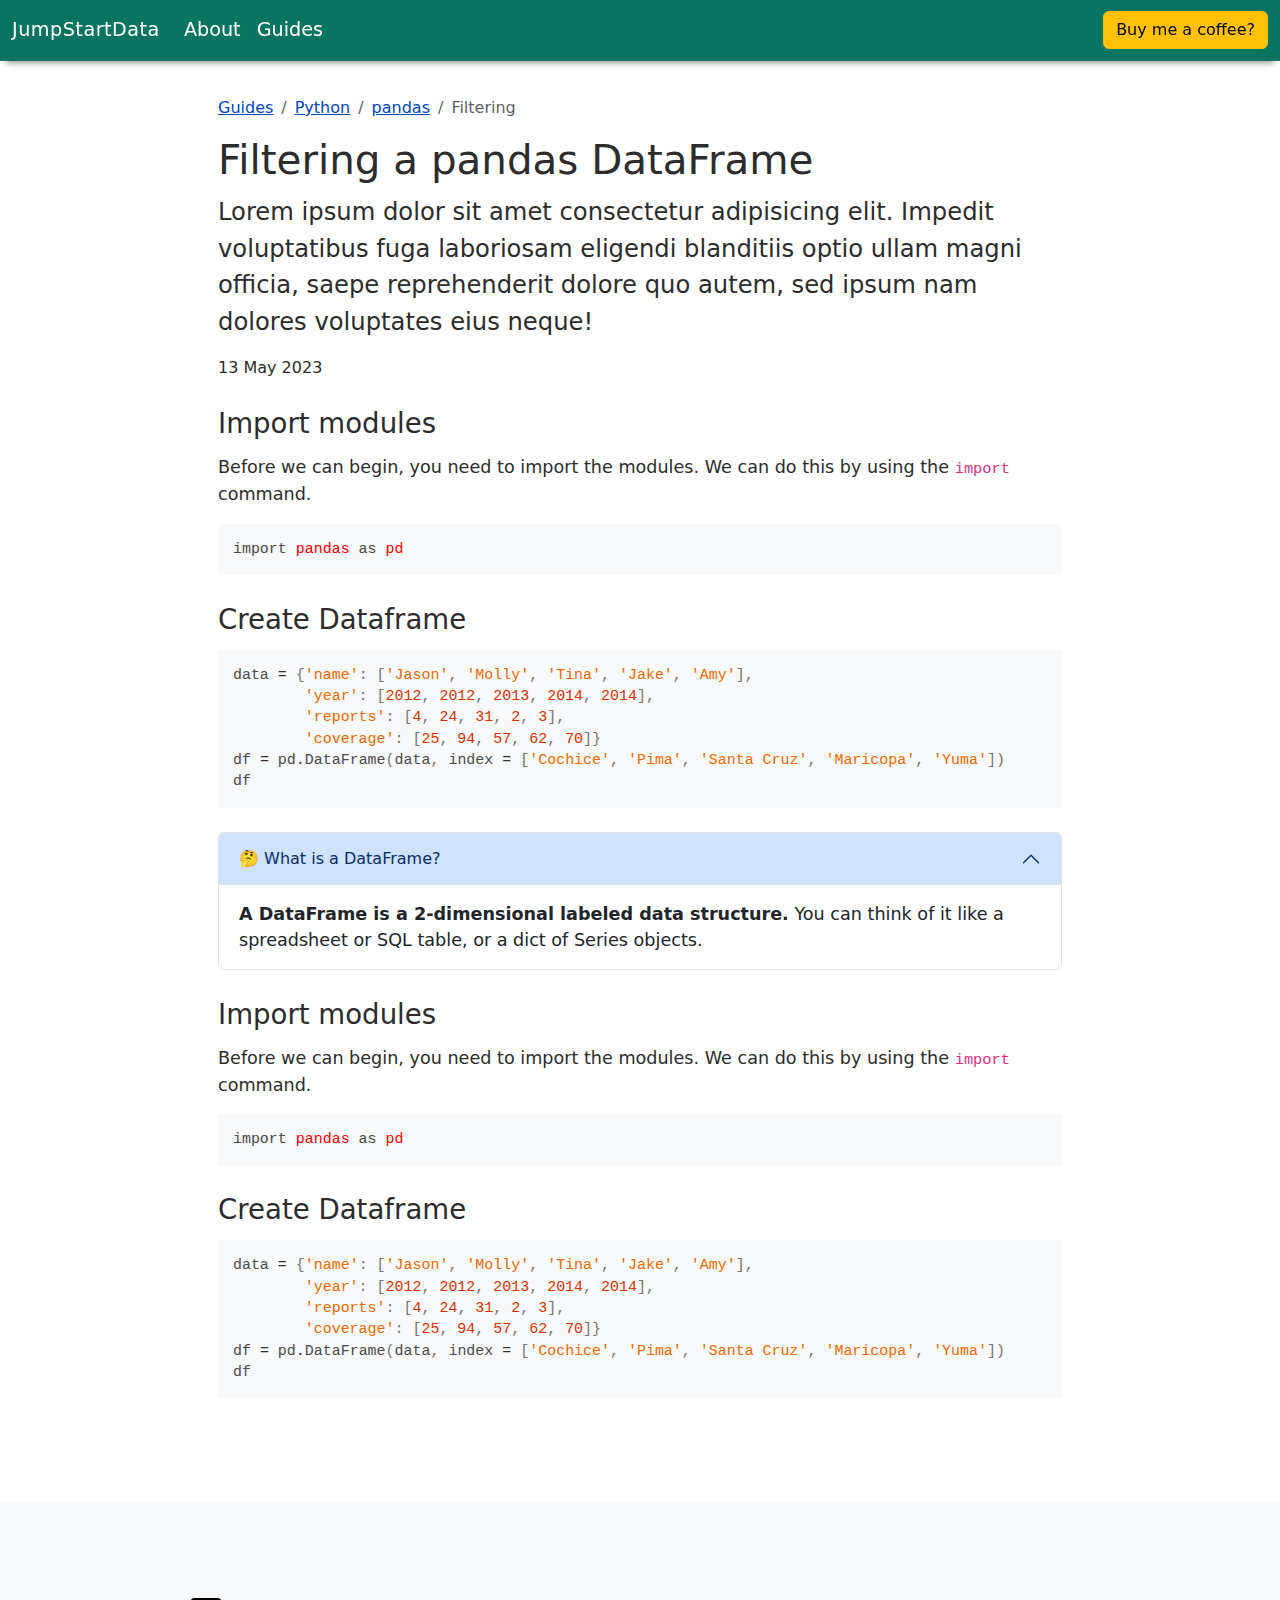
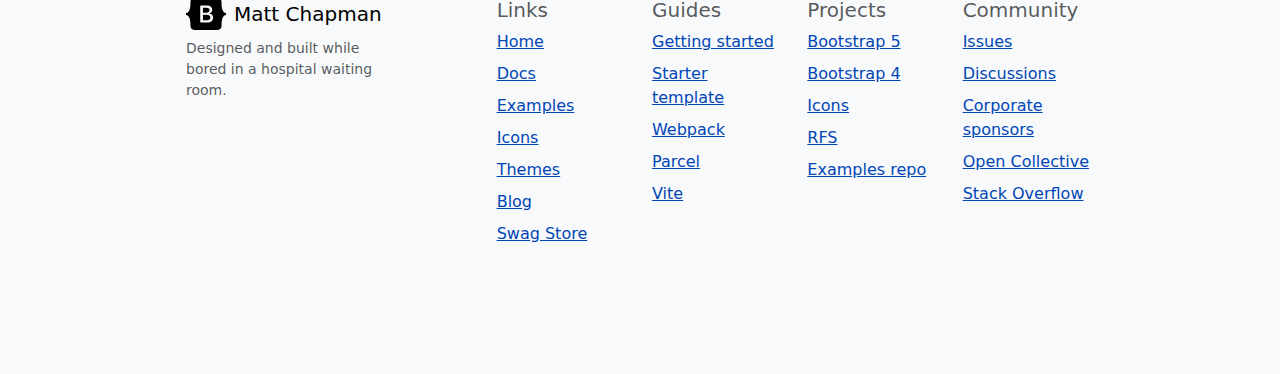
==== commit 2e3d5de6: "changed page title" ====
--- a/guide1.html
+++ b/guide1.html
@@ -13,7 +13,7 @@
 
     <nav class="navbar navbar-expand-md navbar-dark fixed-top" style="background-color: rgba(0,111,92, .97)">
         <div class="container-fluid">
-            <a href="#" class="navbar-brand">Matt Chapman</a>
+            <a href="#" class="navbar-brand">JumpStartData</a>
             <button class="navbar-toggler" data-bs-toggle="collapse" data-bs-target="#nav" aria-controls="nav" aria-label="Expand Navigation">
                 <!-- <div class="navbar-toggler-icon"></div> -->
                 <span>
--- a/custom.css
+++ b/custom.css
@@ -1,9 +1,4 @@
 @charset "UTF-8";
-
-.bd-title {
-    font-size: calc(1.425rem + 2.1vw);
-    /* font-size: 100px; */
-}
 
 .mb-0 {
     margin-bottom: 0!important;
@@ -20,6 +15,10 @@
     border: 0;
     color: white; */
     font-weight: 500;
+}
+
+.navbar-toggler {
+    border: 0;
 }
 
 /* ---------------------------------------------------------
@@ -149,7 +148,7 @@
 }
 body {
   /* Margin bottom by footer height */
-  margin-bottom: 60px;
+  margin-bottom: 0;
   color:#2c2c2c;
   /* font-family: 'Muli', sans-serif; */
 }
@@ -211,21 +210,24 @@
 .navbar {
   background-color: #d61c14;
   border-bottom: 0px;
+  -webkit-box-shadow: 0 8px 6px -6px #999;
+  -moz-box-shadow: 0 8px 6px -6px #999;
+  box-shadow: 0 8px 6px -6px #999;
 }
 
 .navbar .navbar-brand, .navbar .navbar-brand:hover {
   color: #fff;
   letter-spacing: 0.5px;
-  font-weight: 700;
+  font-weight: 400;
   /* text-transform: uppercase; */
-  font-size: 1.1em;
+  font-size: 1.2em;
 }
 
 .navbar-nav > li > a {
   color: #fff;
   /* text-transform: uppercase; */
-  font-size: 1.1em;
-  font-weight: 500;
+  font-size: 1.2em;
+  font-weight: 400;
 }
 
 .navbar-toggler-icon { 
@@ -366,13 +368,13 @@
 }
 
 .technical_note h1, .page h1{
-  font-size: 1.8rem;
-  font-size: calc(1.425rem + 2.1vw);
+  font-size: 2.4rem;
+  font-size: calc(1.325rem + 1.5vw);
 }
 
 .technical_note h2{
   /* font-size: 1.3em; */
-  font-size: calc(1.325rem + .9vw);
+  font-size: calc(1.325rem + .5vw);
   /* font-weight: bold; */
   font-weight: 500;
   margin-top: 1em;
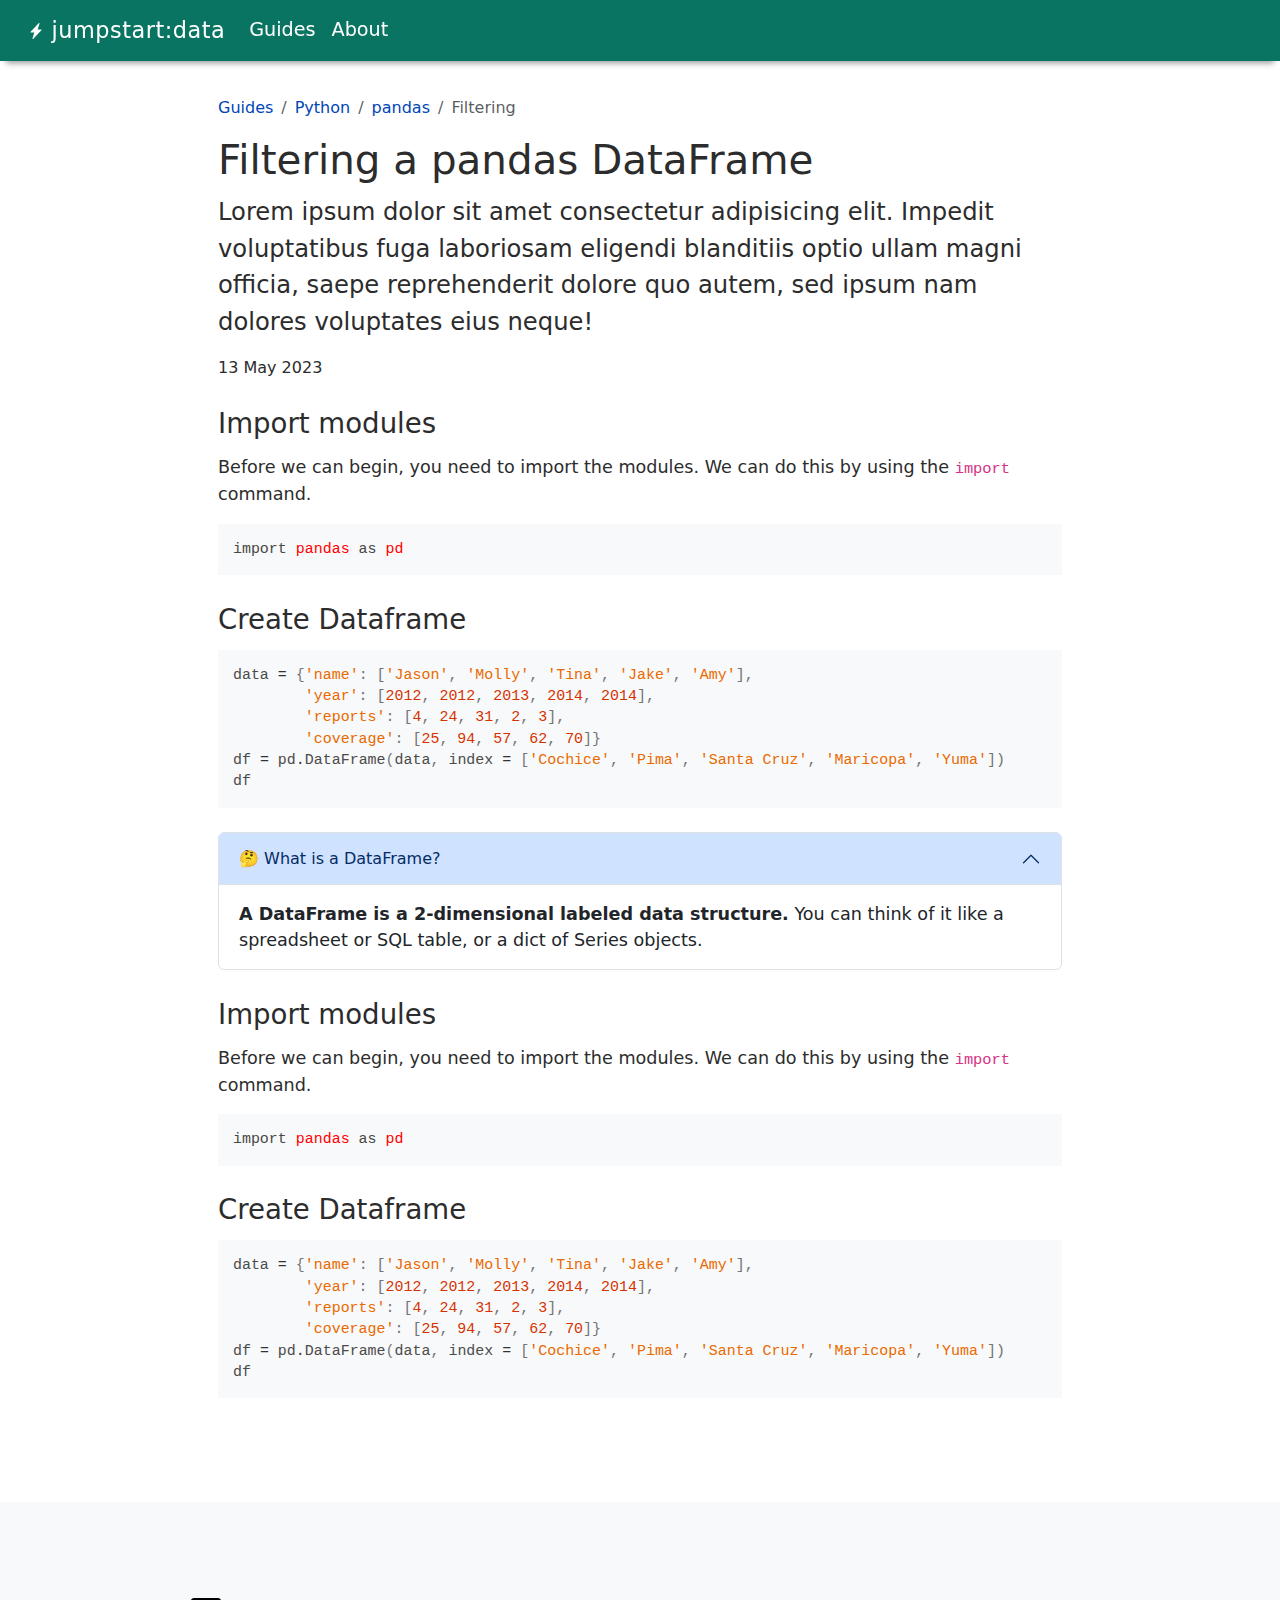
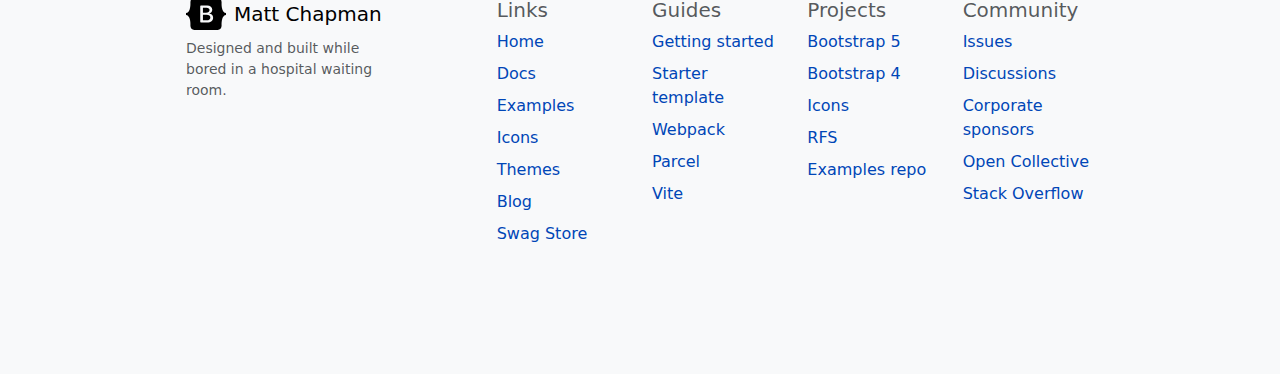
==== commit 33c881d3: "added logo" ====
--- a/guide1.html
+++ b/guide1.html
@@ -13,7 +13,12 @@
 
     <nav class="navbar navbar-expand-md navbar-dark fixed-top" style="background-color: rgba(0,111,92, .97)">
         <div class="container-fluid">
-            <a href="#" class="navbar-brand">JumpStartData</a>
+            <a href="#" class="navbar-brand mx-3">
+                <svg xmlns="http://www.w3.org/2000/svg" width="16" height="16" fill="currentColor" class="bi bi-lightning-charge-fill" viewBox="0 0 16 16">
+                    <path d="M11.251.068a.5.5 0 0 1 .227.58L9.677 6.5H13a.5.5 0 0 1 .364.843l-8 8.5a.5.5 0 0 1-.842-.49L6.323 9.5H3a.5.5 0 0 1-.364-.843l8-8.5a.5.5 0 0 1 .615-.09z"/>
+                  </svg>
+                jumpstart:data
+            </a>
             <button class="navbar-toggler" data-bs-toggle="collapse" data-bs-target="#nav" aria-controls="nav" aria-label="Expand Navigation">
                 <!-- <div class="navbar-toggler-icon"></div> -->
                 <span>
@@ -26,28 +31,28 @@
                         <a href="index.html" class="nav-link active px-sm-0 px-md-2" aria-current="page">Home</a>
                     </li> -->
                     <li class="nav-item">
-                        <a href="#" class="nav-link px-sm-0 px-md-2">About</a>
+                        <a href="#" class="nav-link px-sm-0 px-md-2">Guides</a>
                     </li>
                     <li class="nav-item">
-                        <a href="#" class="nav-link px-sm-0 px-md-2">Guides</a>
+                        <a href="#" class="nav-link px-sm-0 px-md-2">About</a>
                     </li>
                     <!-- <li>
                         <div class="bd-search" id="docsearch" data-bd-docs-version="5.2"><button type="button" class="DocSearch DocSearch-Button" aria-label="Search"><span class="DocSearch-Button-Container"><svg width="20" height="20" class="DocSearch-Search-Icon" viewBox="0 0 20 20"><path d="M14.386 14.386l4.0877 4.0877-4.0877-4.0877c-2.9418 2.9419-7.7115 2.9419-10.6533 0-2.9419-2.9418-2.9419-7.7115 0-10.6533 2.9418-2.9419 7.7115-2.9419 10.6533 0 2.9419 2.9418 2.9419 7.7115 0 10.6533z" stroke="currentColor" fill="none" fill-rule="evenodd" stroke-linecap="round" stroke-linejoin="round"></path></svg><span class="DocSearch-Button-Placeholder">Search</span></span><span class="DocSearch-Button-Keys"><kbd class="DocSearch-Button-Key">⌘</kbd><kbd class="DocSearch-Button-Key">K</kbd></span></button></div>
                     </li> -->
-                    <li class="nav-item d-none d-sm-block d-md-none">
+                    <!-- <li class="nav-item d-none d-sm-block d-md-none">
                         <button type="button" class="btn btn-warning navbar-btn">
                             <a href="#" class="external text-decoration-none text-reset">Buy me a coffee?</a>
                         </button>
-                    </li>
+                    </li> -->
                 </ul>                
                 <!-- <form class="d-flex" role="search">
                     <input class="form-control me-2" type="search" placeholder="Search" aria-label="Search">
                     <button class="btn btn-outline-success" type="submit">Search</button>
                 </form> -->
             </div>
-            <button type="button" class="btn btn-warning navbar-btn d-none d-md-block">
+            <!-- <button type="button" class="btn btn-warning navbar-btn d-none d-md-block">
                 <a href="#" class="external text-decoration-none text-reset">Buy me a coffee?</a>
-            </button>
+            </button> -->
         </div>
     </nav>
 
--- a/custom.css
+++ b/custom.css
@@ -20,6 +20,64 @@
 .navbar-toggler {
     border: 0;
 }
+
+.h1-gradient {
+    background: linear-gradient(.25turn, #42047e, #07f49e);
+    -webkit-background-clip: text;
+    -webkit-text-fill-color: transparent;
+}
+
+a {
+    text-decoration: none;
+}
+
+@media (max-width: 450px) {
+.display-4 {font-size: calc(1.275rem + 2.5vw);}
+}
+
+@media (max-width: 370px) {
+    .display-4 {font-size: calc(1.275rem + 1.8vw);}
+    }
+
+.image-bg {
+    background-image: linear-gradient(-45deg, #48A4FF 50%, #ff5085 50%);
+    /* background-size: cover; */
+    filter: blur(72px);
+    margin-left: auto;
+    margin-right: auto;
+    /* max-width: 300px; */
+    width: 200px;
+    height: 200px;
+    position: relative;
+    /* z-index: 1; */
+    /* position: absolute;
+    z-index: 1; */
+}
+
+.hero-image {
+    /* filter: drop-shadow(1px 1px 3px rgb(0 0 0 / 0.4)); */
+    /* background-image: linear-gradient(-45deg, #bd34fe 50%, #47caff 50%); */
+    /* backdrop-filter: blur(72px); */
+    position: absolute;
+    left:0;
+    right:0;
+    top:110px;
+    bottom:0;
+    /* margin-left: auto;
+    margin-right: auto; */
+    /* width: 200px; */
+    /* height: 200px; */
+    /* position: relative; */
+    /* z-index: 2; */
+    /* position: absolute; */
+    /* z-index: 10;
+    /* background-color: blue; */
+}
+
+  
+
+  
+
 
 /* ---------------------------------------------------------
 /* Computer Modern font
@@ -218,16 +276,16 @@
 .navbar .navbar-brand, .navbar .navbar-brand:hover {
   color: #fff;
   letter-spacing: 0.5px;
-  font-weight: 400;
+  font-weight: 500;
   /* text-transform: uppercase; */
-  font-size: 1.2em;
+  font-size: 1.4em;
 }
 
 .navbar-nav > li > a {
   color: #fff;
   /* text-transform: uppercase; */
   font-size: 1.2em;
-  font-weight: 400;
+  font-weight: 300;
 }
 
 .navbar-toggler-icon { 
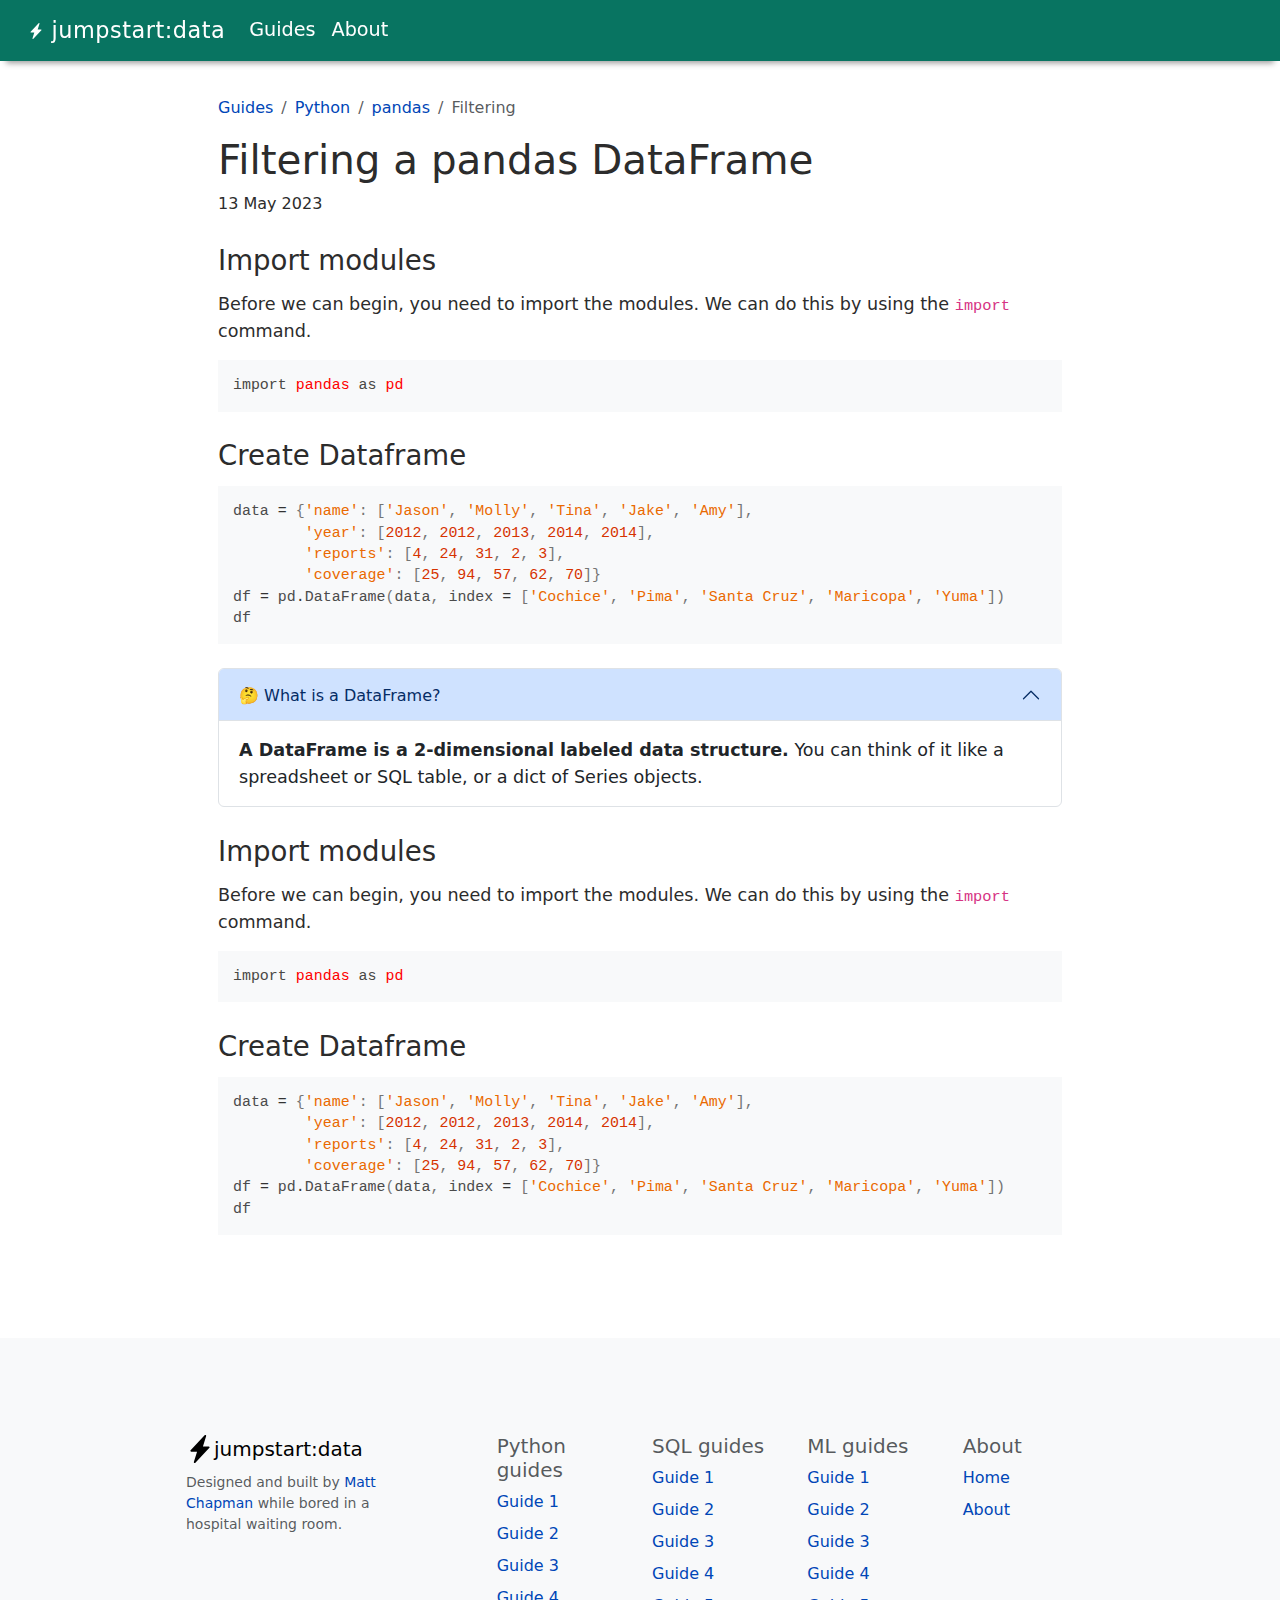
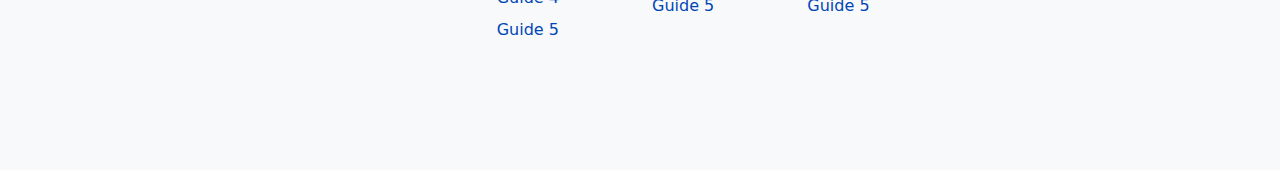
==== commit 0be31067: "Update guide1.html" ====
--- a/guide1.html
+++ b/guide1.html
@@ -70,8 +70,8 @@
                         <header>
                             <!-- <h1 class="technical_note_title">Filter pandas Dataframes</h1> -->
                             <h1 class="bd-title mb-0">Filtering a pandas DataFrame</h1>
-                            <p class="bd-lead">Lorem ipsum dolor sit amet consectetur adipisicing elit. Impedit voluptatibus fuga laboriosam eligendi blanditiis optio ullam magni officia, saepe reprehenderit dolore quo autem, sed ipsum nam dolores voluptates eius neque!</p>
-                            <div class="technical_note_date">
+                            <!-- <p class="bd-lead">Lorem ipsum dolor sit amet consectetur adipisicing elit.</p> -->
+                            <div class="technical_note_date mt-2">
                                 <time datetime=" 2017-12-20T11:53:49-07:00 "> 13 May 2023</time>
                             </div>
                         </header>
@@ -131,55 +131,56 @@
         <div class="container py-4 py-md-5 px-4 px-md-3 text-body-secondary">
           <div class="row">
             <div class="col-lg-3 mb-3">
-              <a class="d-inline-flex align-items-center mb-2 text-body-emphasis text-decoration-none" href="/" aria-label="Bootstrap">
+              <!-- <a class="d-inline-flex align-items-center mb-2 text-body-emphasis text-decoration-none" href="/" aria-label="Jumpstart Data">
                 <svg xmlns="http://www.w3.org/2000/svg" width="40" height="32" class="d-block me-2" viewBox="0 0 118 94" role="img"><title>Bootstrap</title><path fill-rule="evenodd" clip-rule="evenodd" d="M24.509 0c-6.733 0-11.715 5.893-11.492 12.284.214 6.14-.064 14.092-2.066 20.577C8.943 39.365 5.547 43.485 0 44.014v5.972c5.547.529 8.943 4.649 10.951 11.153 2.002 6.485 2.28 14.437 2.066 20.577C12.794 88.106 17.776 94 24.51 94H93.5c6.733 0 11.714-5.893 11.491-12.284-.214-6.14.064-14.092 2.066-20.577 2.009-6.504 5.396-10.624 10.943-11.153v-5.972c-5.547-.529-8.934-4.649-10.943-11.153-2.002-6.484-2.28-14.437-2.066-20.577C105.214 5.894 100.233 0 93.5 0H24.508zM80 57.863C80 66.663 73.436 72 62.543 72H44a2 2 0 01-2-2V24a2 2 0 012-2h18.437c9.083 0 15.044 4.92 15.044 12.474 0 5.302-4.01 10.049-9.119 10.88v.277C75.317 46.394 80 51.21 80 57.863zM60.521 28.34H49.948v14.934h8.905c6.884 0 10.68-2.772 10.68-7.727 0-4.643-3.264-7.207-9.012-7.207zM49.948 49.2v16.458H60.91c7.167 0 10.964-2.876 10.964-8.281 0-5.406-3.903-8.178-11.425-8.178H49.948z" fill="currentColor"></path></svg>
                 <span class="fs-5">Matt Chapman</span>
+              </a> -->
+              <a class="d-inline-flex align-items-center mb-2 text-body-emphasis text-decoration-none" href="/" aria-label="Jumpstart Data">
+                <svg xmlns="http://www.w3.org/2000/svg" width="28" height="28" fill="currentColor" class="bi bi-lightning-charge-fill" viewBox="0 0 16 16">
+                    <path d="M11.251.068a.5.5 0 0 1 .227.58L9.677 6.5H13a.5.5 0 0 1 .364.843l-8 8.5a.5.5 0 0 1-.842-.49L6.323 9.5H3a.5.5 0 0 1-.364-.843l8-8.5a.5.5 0 0 1 .615-.09z"/>
+                </svg>
+                  <span class="fs-5 footer-brand">jumpstart:data</span>
               </a>
               <ul class="list-unstyled small">
-                <li class="mb-2">Designed and built while bored in a hospital waiting room.</a></li>
+                <li class="mb-2">Designed and built by <a href="https://medium.com/@mattchapmanmsc">Matt Chapman</a> while bored in a hospital waiting room.</a></li>
                 <!-- <li class="mb-2">Code licensed <a href="https://github.com/twbs/bootstrap/blob/main/LICENSE" target="_blank" rel="license noopener">MIT</a>, docs <a href="https://creativecommons.org/licenses/by/3.0/" target="_blank" rel="license noopener">CC BY 3.0</a>.</li> -->
               </ul>
             </div>
             <div class="col-6 col-lg-2 offset-lg-1 mb-3">
-              <h5>Links</h5>
+              <h5>Python guides</h5>
               <ul class="list-unstyled">
-                <li class="mb-2"><a href="/">Home</a></li>
-                <li class="mb-2"><a href="/docs/5.3/">Docs</a></li>
-                <li class="mb-2"><a href="/docs/5.3/examples/">Examples</a></li>
-                <li class="mb-2"><a href="https://icons.getbootstrap.com/">Icons</a></li>
-                <li class="mb-2"><a href="https://themes.getbootstrap.com/">Themes</a></li>
-                <li class="mb-2"><a href="https://blog.getbootstrap.com/">Blog</a></li>
-                <li class="mb-2"><a href="https://cottonbureau.com/people/bootstrap">Swag Store</a></li>
+                <li class="mb-2"><a href="#">Guide 1</a></li>
+                <li class="mb-2"><a href="#">Guide 2</a></li>
+                <li class="mb-2"><a href="#">Guide 3</a></li>
+                <li class="mb-2"><a href="#">Guide 4</a></li>
+                <li class="mb-2"><a href="#">Guide 5</a></li>
               </ul>
             </div>
             <div class="col-6 col-lg-2 mb-3">
-              <h5>Guides</h5>
+              <h5>SQL guides</h5>
               <ul class="list-unstyled">
-                <li class="mb-2"><a href="/docs/5.3/getting-started/">Getting started</a></li>
-                <li class="mb-2"><a href="/docs/5.3/examples/starter-template/">Starter template</a></li>
-                <li class="mb-2"><a href="/docs/5.3/getting-started/webpack/">Webpack</a></li>
-                <li class="mb-2"><a href="/docs/5.3/getting-started/parcel/">Parcel</a></li>
-                <li class="mb-2"><a href="/docs/5.3/getting-started/vite/">Vite</a></li>
+                <li class="mb-2"><a href="#">Guide 1</a></li>
+                <li class="mb-2"><a href="#">Guide 2</a></li>
+                <li class="mb-2"><a href="#">Guide 3</a></li>
+                <li class="mb-2"><a href="#">Guide 4</a></li>
+                <li class="mb-2"><a href="#">Guide 5</a></li>
               </ul>
             </div>
             <div class="col-6 col-lg-2 mb-3">
-              <h5>Projects</h5>
+              <h5>ML guides</h5>
               <ul class="list-unstyled">
-                <li class="mb-2"><a href="https://github.com/twbs/bootstrap">Bootstrap 5</a></li>
-                <li class="mb-2"><a href="https://github.com/twbs/bootstrap/tree/v4-dev">Bootstrap 4</a></li>
-                <li class="mb-2"><a href="https://github.com/twbs/icons">Icons</a></li>
-                <li class="mb-2"><a href="https://github.com/twbs/rfs">RFS</a></li>
-                <li class="mb-2"><a href="https://github.com/twbs/examples/">Examples repo</a></li>
+                <li class="mb-2"><a href="#">Guide 1</a></li>
+                <li class="mb-2"><a href="#">Guide 2</a></li>
+                <li class="mb-2"><a href="#">Guide 3</a></li>
+                <li class="mb-2"><a href="#">Guide 4</a></li>
+                <li class="mb-2"><a href="#">Guide 5</a></li>
               </ul>
             </div>
             <div class="col-6 col-lg-2 mb-3">
-              <h5>Community</h5>
+              <h5>About</h5>
               <ul class="list-unstyled">
-                <li class="mb-2"><a href="https://github.com/twbs/bootstrap/issues">Issues</a></li>
-                <li class="mb-2"><a href="https://github.com/twbs/bootstrap/discussions">Discussions</a></li>
-                <li class="mb-2"><a href="https://github.com/sponsors/twbs">Corporate sponsors</a></li>
-                <li class="mb-2"><a href="https://opencollective.com/bootstrap">Open Collective</a></li>
-                <li class="mb-2"><a href="https://stackoverflow.com/questions/tagged/bootstrap-5">Stack Overflow</a></li>
+                <li class="mb-2"><a href="#">Home</a></li>
+                <li class="mb-2"><a href="#">About</a></li>
               </ul>
             </div>
           </div>
--- a/custom.css
+++ b/custom.css
@@ -31,13 +31,55 @@
     text-decoration: none;
 }
 
+.overflow-hidden {
+    max-height: 50vh;
+}
+
+@media (max-width: 1000px) {
+    .overflow-hidden {max-height: 50vh}
+}
+
+@media (max-width: 800px) {
+    .overflow-hidden {max-height: 43vh}
+}
+
+@media (max-width: 700px) {
+    .overflow-hidden {max-height: 39vh}
+}
+
+@media (max-width: 650px) {
+    .overflow-hidden {max-height: 35vh}
+}
+
+@media (max-width: 600px) {
+    .overflow-hidden {max-height: 34vh}
+}
+
+@media (max-width: 550px) {
+    .overflow-hidden {max-height: 33vh}
+}
+
+@media (max-width: 500px) {
+    .overflow-hidden {max-height: 32vh}
+}
+
 @media (max-width: 450px) {
 .display-4 {font-size: calc(1.275rem + 2.5vw);}
+.overflow-hidden {max-height: 28vh}
+}
+
+@media (max-width: 400px) {
+    .overflow-hidden {max-height: 25vh}
 }
 
 @media (max-width: 370px) {
     .display-4 {font-size: calc(1.275rem + 1.8vw);}
+    .overflow-hidden {max-height: 22vh;}
     }
+
+@media (max-width: 350px) {
+    .overflow-hidden {max-height: 18vh}
+}
 
 .image-bg {
     background-image: linear-gradient(-45deg, #48A4FF 50%, #ff5085 50%);
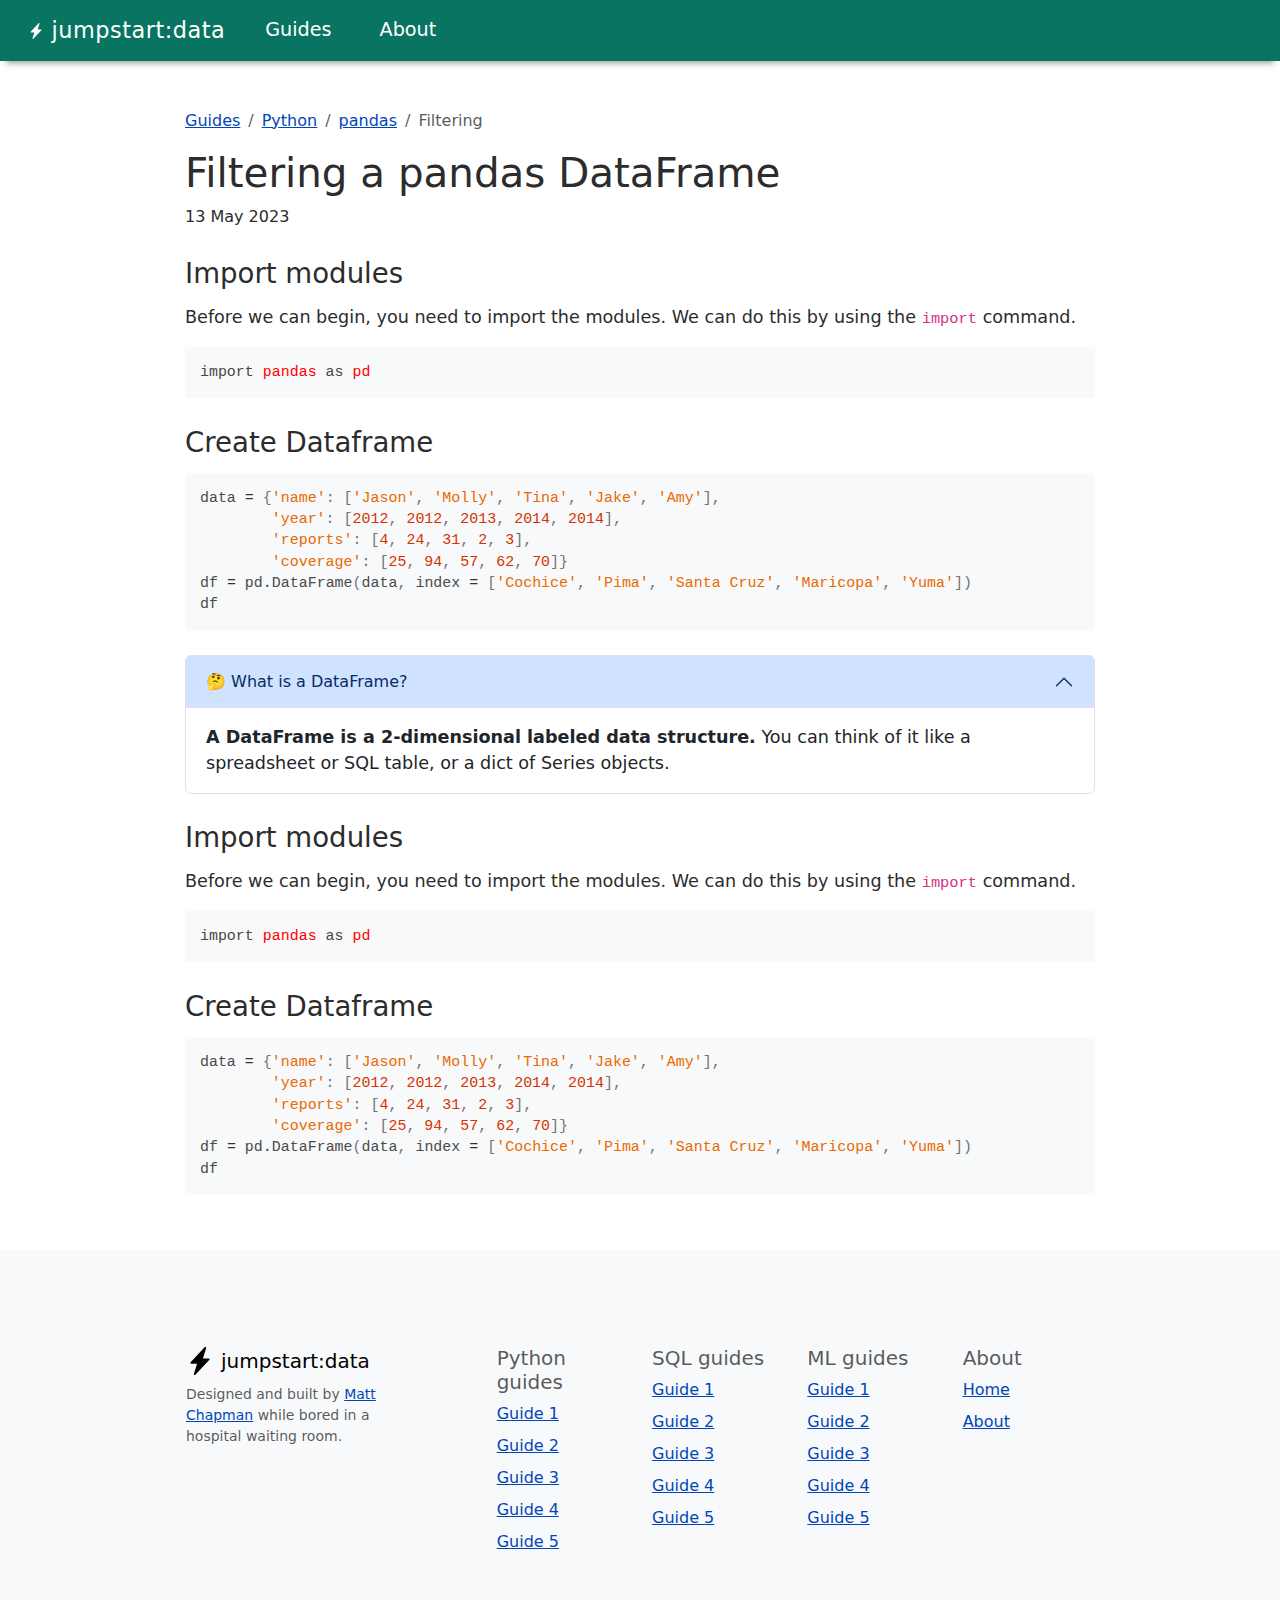
==== commit e0513964: "fixed indentation and burger menu icon" ====
--- a/guide1.html
+++ b/guide1.html
@@ -1,7 +1,7 @@
 <!DOCTYPE html>
 <html>
 <head>
-    <title>Matt Chapman</title>
+    <title>jumpstart:data</title>
     <meta charset="utf-8" />
     <meta name="viewport" content="width=device-width, initial-scale=1">
     <link href="https://cdn.jsdelivr.net/npm/bootstrap@5.3.0-alpha3/dist/css/bootstrap.min.css" rel="stylesheet">
@@ -11,7 +11,7 @@
 </head>
 <body>
 
-    <nav class="navbar navbar-expand-md navbar-dark fixed-top" style="background-color: rgba(0,111,92, .97)">
+    <nav class="navbar navbar-expand-md navbar-dark" style="background-color: rgba(0,111,92, .97)">
         <div class="container-fluid">
             <a href="#" class="navbar-brand mx-3">
                 <svg xmlns="http://www.w3.org/2000/svg" width="16" height="16" fill="currentColor" class="bi bi-lightning-charge-fill" viewBox="0 0 16 16">
@@ -20,20 +20,20 @@
                 jumpstart:data
             </a>
             <button class="navbar-toggler" data-bs-toggle="collapse" data-bs-target="#nav" aria-controls="nav" aria-label="Expand Navigation">
-                <!-- <div class="navbar-toggler-icon"></div> -->
-                <span>
+                <div class="navbar-toggler-icon"></div>
+                <!-- <span>
                     <i class="fa fa-bars"></i>
-                </span>
+                </span> -->
             </button>
             <div class="collapse navbar-collapse" id="nav">
                 <ul class="navbar-nav">
                     <!-- <li class="nav-item">
                         <a href="index.html" class="nav-link active px-sm-0 px-md-2" aria-current="page">Home</a>
                     </li> -->
-                    <li class="nav-item">
+                    <li class="nav-item mx-3">
                         <a href="#" class="nav-link px-sm-0 px-md-2">Guides</a>
                     </li>
-                    <li class="nav-item">
+                    <li class="nav-item mx-3">
                         <a href="#" class="nav-link px-sm-0 px-md-2">About</a>
                     </li>
                     <!-- <li>
@@ -56,7 +56,7 @@
         </div>
     </nav>
 
-    <div class="container p-sm-5 px-sm-4 px-md-5 mt-sm-5 mt-1 px-3">
+    <div class="container pt-lg-5 pt-4"> <!-- p-sm-5 px-sm-4 px-md-5 mt-sm-5 mt-1 px-3 -->
         <div class="row">
             <div class="col-sm-12">
                 <article>
--- a/custom.css
+++ b/custom.css
@@ -25,11 +25,12 @@
     background: linear-gradient(.25turn, #42047e, #07f49e);
     -webkit-background-clip: text;
     -webkit-text-fill-color: transparent;
-}
-
-a {
     text-decoration: none;
 }
+
+/* a {
+    text-decoration: none;
+} */
 
 .overflow-hidden {
     max-height: 50vh;
@@ -69,17 +70,23 @@
 }
 
 @media (max-width: 400px) {
-    .overflow-hidden {max-height: 25vh}
-}
-
-@media (max-width: 370px) {
+    /* .overflow-hidden {max-height: 25vh} */
+    .overflow-hidden {display: none;}
+}
+
+.footer-brand {
+    font-weight: 500;
+    margin-left: 7px;
+}
+
+/* @media (max-width: 370px) {
     .display-4 {font-size: calc(1.275rem + 1.8vw);}
     .overflow-hidden {max-height: 22vh;}
     }
 
 @media (max-width: 350px) {
     .overflow-hidden {max-height: 18vh}
-}
+} */
 
 .image-bg {
     background-image: linear-gradient(-45deg, #48A4FF 50%, #ff5085 50%);
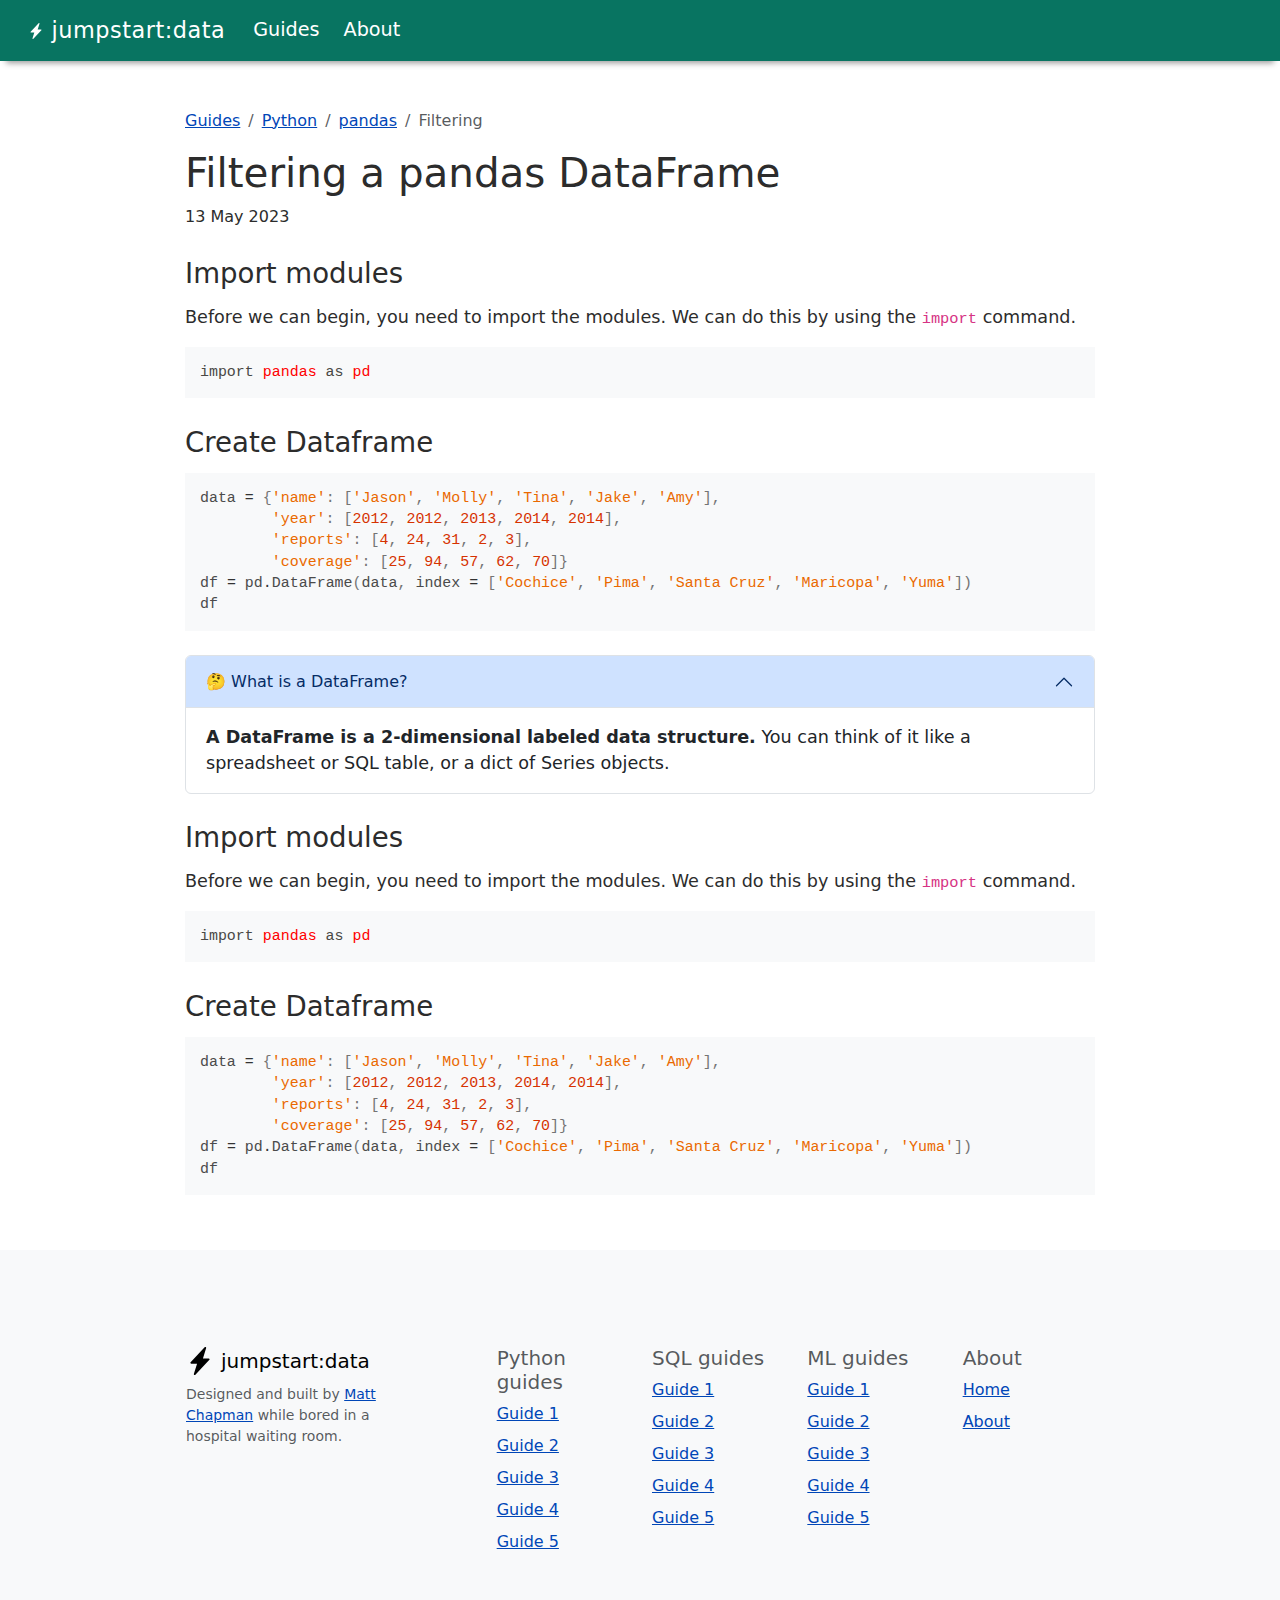
==== commit 9ac00855: "fixed indentation" ====
--- a/guide1.html
+++ b/guide1.html
@@ -13,7 +13,7 @@
 
     <nav class="navbar navbar-expand-md navbar-dark" style="background-color: rgba(0,111,92, .97)">
         <div class="container-fluid">
-            <a href="#" class="navbar-brand mx-3">
+            <a href="#" class="navbar-brand mx-lg-3 mx-1">
                 <svg xmlns="http://www.w3.org/2000/svg" width="16" height="16" fill="currentColor" class="bi bi-lightning-charge-fill" viewBox="0 0 16 16">
                     <path d="M11.251.068a.5.5 0 0 1 .227.58L9.677 6.5H13a.5.5 0 0 1 .364.843l-8 8.5a.5.5 0 0 1-.842-.49L6.323 9.5H3a.5.5 0 0 1-.364-.843l8-8.5a.5.5 0 0 1 .615-.09z"/>
                   </svg>
@@ -30,10 +30,10 @@
                     <!-- <li class="nav-item">
                         <a href="index.html" class="nav-link active px-sm-0 px-md-2" aria-current="page">Home</a>
                     </li> -->
-                    <li class="nav-item mx-3">
+                    <li class="nav-item mx-1">
                         <a href="#" class="nav-link px-sm-0 px-md-2">Guides</a>
                     </li>
-                    <li class="nav-item mx-3">
+                    <li class="nav-item mx-1">
                         <a href="#" class="nav-link px-sm-0 px-md-2">About</a>
                     </li>
                     <!-- <li>
